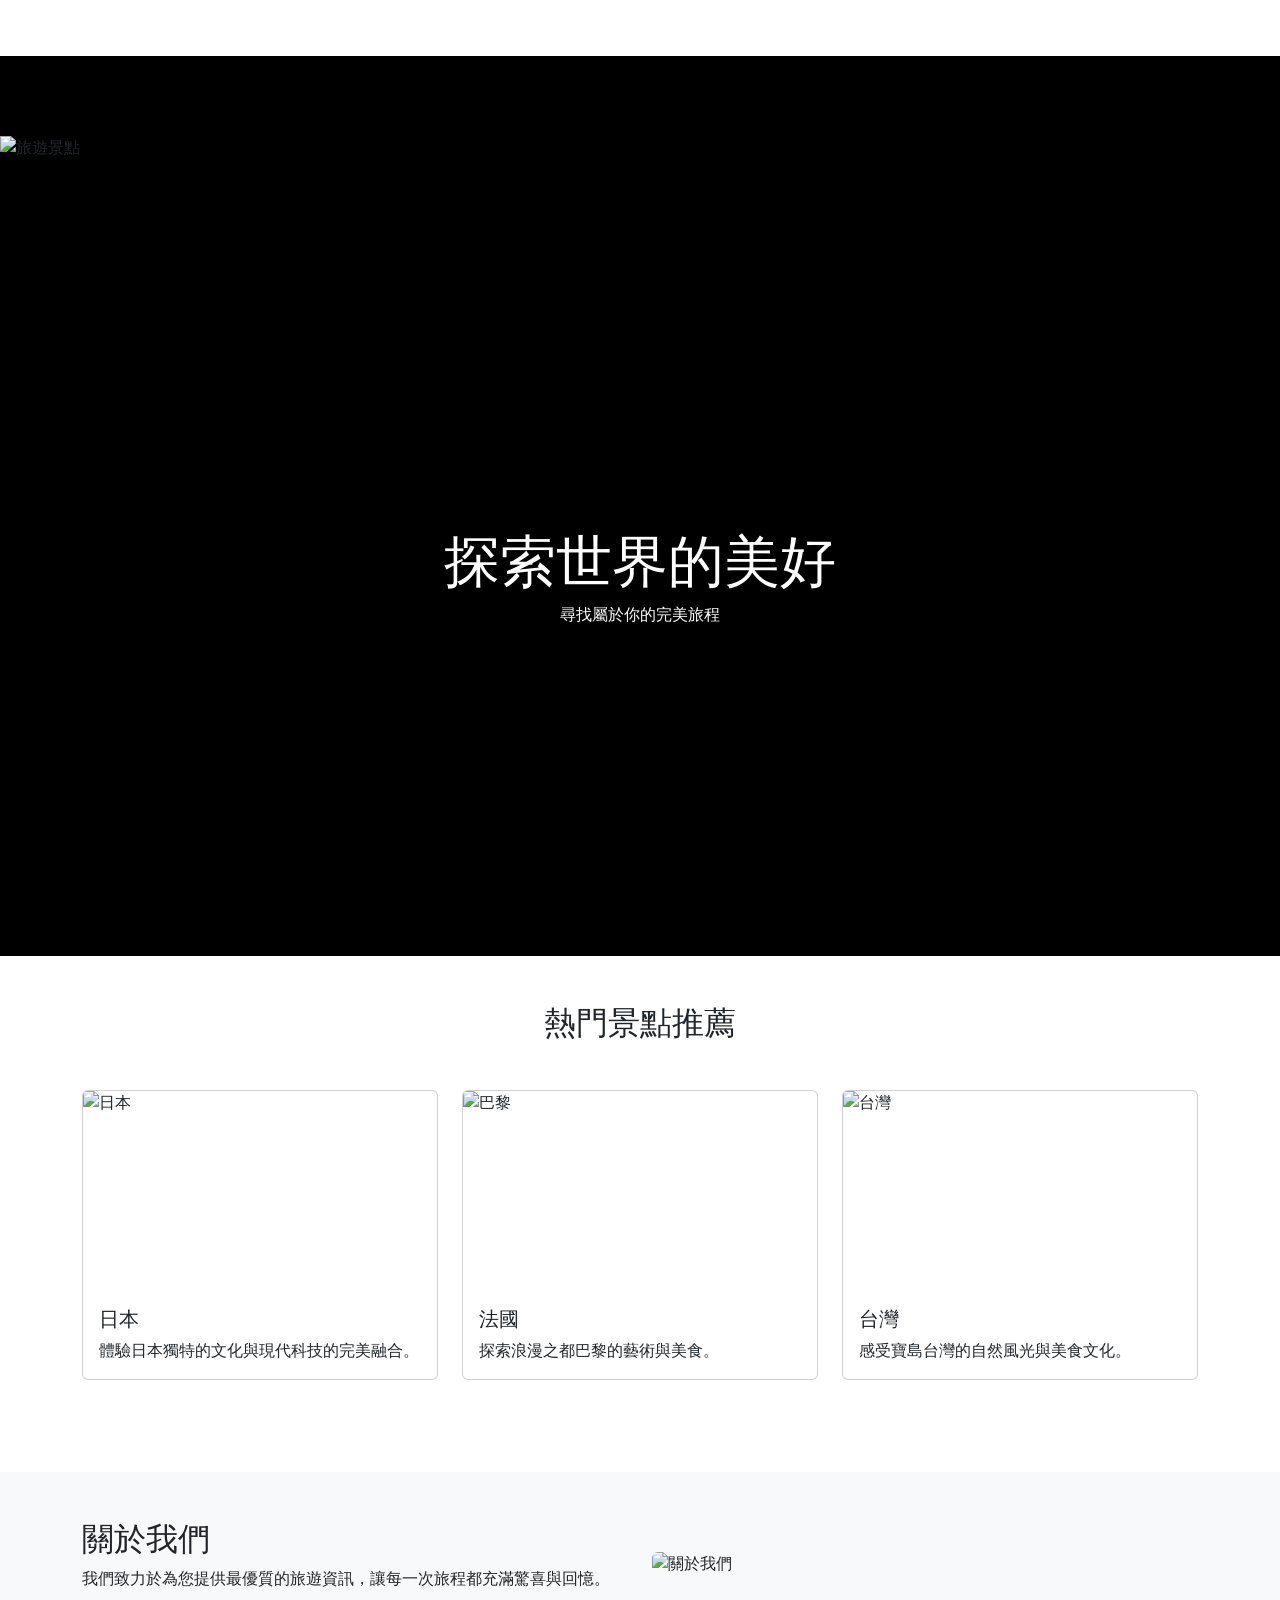
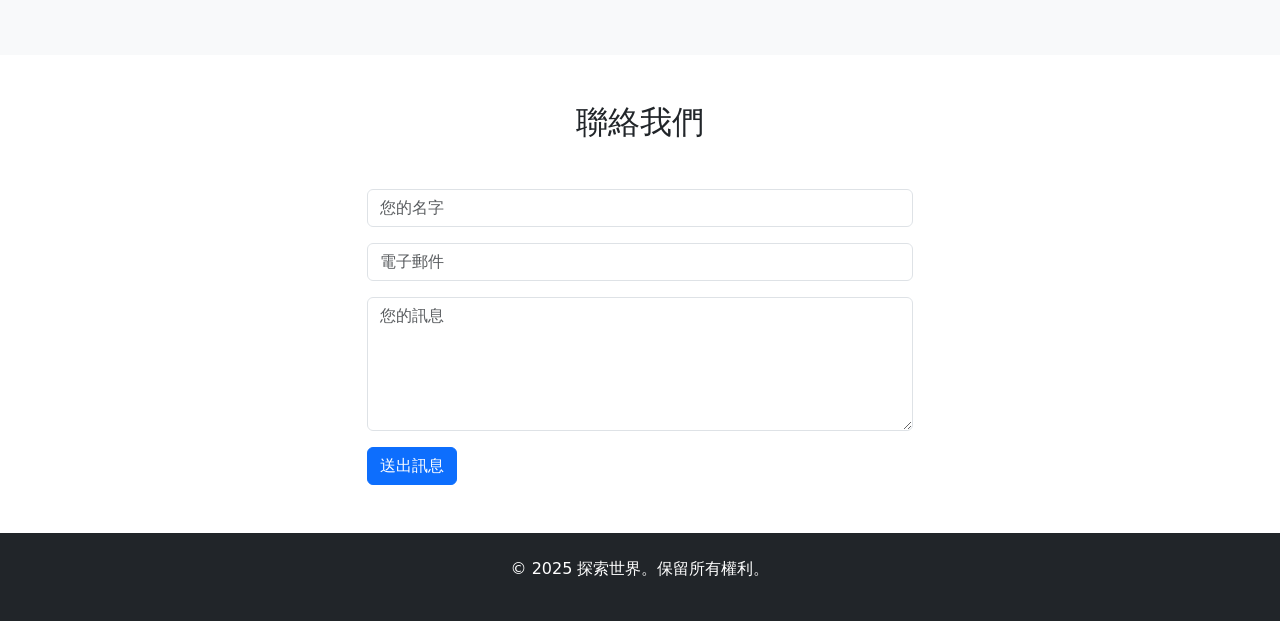
==== index.html @ 773f15ca "新增首頁、熱門景點、關於我們及聯絡資訊的 HTML 結構，並加入 CSS 樣式與 JavaScript 功能" ====
<!DOCTYPE html>
<html lang="zh-TW">
<head>
    <meta charset="UTF-8">
    <meta name="viewport" content="width=device-width, initial-scale=1.0">
    <title>探索世界 - 旅遊景點介紹</title>
    <!-- Bootstrap CSS -->
    <link href="https://cdn.jsdelivr.net/npm/bootstrap@5.3.0/dist/css/bootstrap.min.css" rel="stylesheet">
    <!-- AOS Animation -->
    <link href="https://unpkg.com/aos@2.3.1/dist/aos.css" rel="stylesheet">
    <!-- Custom CSS -->
    <link rel="stylesheet" href="css/style.css">
</head>
<body>
    <!-- 導航欄 -->
    <nav class="navbar navbar-expand-lg navbar-dark bg-dark fixed-top">
        <div class="container">
            <a class="navbar-brand" href="#">探索世界</a>
            <button class="navbar-toggler" type="button" data-bs-toggle="collapse" data-bs-target="#navbarNav">
                <span class="navbar-toggler-icon"></span>
            </button>
            <div class="collapse navbar-collapse" id="navbarNav">
                <ul class="navbar-nav ms-auto">
                    <li class="nav-item">
                        <a class="nav-link" href="#home">首頁</a>
                    </li>
                    <li class="nav-item">
                        <a class="nav-link" href="#destinations">熱門景點</a>
                    </li>
                    <li class="nav-item">
                        <a class="nav-link" href="#about">關於我們</a>
                    </li>
                    <li class="nav-item">
                        <a class="nav-link" href="#contact">聯絡資訊</a>
                    </li>
                </ul>
            </div>
        </div>
    </nav>

    <!-- 首頁輪播 -->
    <section id="home" class="hero-section">
        <div id="heroCarousel" class="carousel slide" data-bs-ride="carousel">
            <div class="carousel-inner">
                <div class="carousel-item active">
                    <img src="https://source.unsplash.com/1600x900/?travel,landscape" class="d-block w-100" alt="旅遊景點">
                    <div class="carousel-caption">
                        <h1>探索世界的美好</h1>
                        <p>尋找屬於你的完美旅程</p>
                    </div>
                </div>
                <!-- 更多輪播項目可以在這裡添加 -->
            </div>
        </div>
    </section>

    <!-- 熱門景點 -->
    <section id="destinations" class="py-5">
        <div class="container">
            <h2 class="text-center mb-5" data-aos="fade-up">熱門景點推薦</h2>
            <div class="row">
                <!-- 景點卡片 1 -->
                <div class="col-md-4 mb-4" data-aos="fade-up">
                    <div class="card">
                        <img src="https://source.unsplash.com/800x600/?japan" class="card-img-top" alt="日本">
                        <div class="card-body">
                            <h5 class="card-title">日本</h5>
                            <p class="card-text">體驗日本獨特的文化與現代科技的完美融合。</p>
                        </div>
                    </div>
                </div>
                <!-- 景點卡片 2 -->
                <div class="col-md-4 mb-4" data-aos="fade-up" data-aos-delay="100">
                    <div class="card">
                        <img src="https://source.unsplash.com/800x600/?paris" class="card-img-top" alt="巴黎">
                        <div class="card-body">
                            <h5 class="card-title">法國</h5>
                            <p class="card-text">探索浪漫之都巴黎的藝術與美食。</p>
                        </div>
                    </div>
                </div>
                <!-- 景點卡片 3 -->
                <div class="col-md-4 mb-4" data-aos="fade-up" data-aos-delay="200">
                    <div class="card">
                        <img src="https://source.unsplash.com/800x600/?taiwan" class="card-img-top" alt="台灣">
                        <div class="card-body">
                            <h5 class="card-title">台灣</h5>
                            <p class="card-text">感受寶島台灣的自然風光與美食文化。</p>
                        </div>
                    </div>
                </div>
            </div>
        </div>
    </section>

    <!-- 關於我們 -->
    <section id="about" class="py-5 bg-light">
        <div class="container">
            <div class="row align-items-center">
                <div class="col-md-6" data-aos="fade-right">
                    <h2>關於我們</h2>
                    <p>我們致力於為您提供最優質的旅遊資訊，讓每一次旅程都充滿驚喜與回憶。</p>
                </div>
                <div class="col-md-6" data-aos="fade-left">
                    <img src="https://source.unsplash.com/800x600/?travel" class="img-fluid rounded" alt="關於我們">
                </div>
            </div>
        </div>
    </section>

    <!-- 聯絡資訊 -->
    <section id="contact" class="py-5">
        <div class="container">
            <h2 class="text-center mb-5" data-aos="fade-up">聯絡我們</h2>
            <div class="row justify-content-center">
                <div class="col-md-6" data-aos="fade-up">
                    <form>
                        <div class="mb-3">
                            <input type="text" class="form-control" placeholder="您的名字">
                        </div>
                        <div class="mb-3">
                            <input type="email" class="form-control" placeholder="電子郵件">
                        </div>
                        <div class="mb-3">
                            <textarea class="form-control" rows="5" placeholder="您的訊息"></textarea>
                        </div>
                        <button type="submit" class="btn btn-primary">送出訊息</button>
                    </form>
                </div>
            </div>
        </div>
    </section>

    <!-- 頁尾 -->
    <footer class="bg-dark text-white py-4">
        <div class="container text-center">
            <p>&copy; 2025 探索世界。保留所有權利。</p>
        </div>
    </footer>

    <!-- Bootstrap JS -->
    <script src="https://cdn.jsdelivr.net/npm/bootstrap@5.3.0/dist/js/bootstrap.bundle.min.js"></script>
    <!-- AOS Animation -->
    <script src="https://unpkg.com/aos@2.3.1/dist/aos.js"></script>
    <!-- Custom JS -->
    <script src="js/main.js"></script>
</body>
</html>
---- css/style.css ----
/* 全局樣式 */
body {
    padding-top: 56px;
}

/* 英雄區域樣式 */
.hero-section {
    position: relative;
    height: 100vh;
    min-height: 500px;
    background-color: #000;
}

.hero-section img {
    height: 100vh;
    min-height: 500px;
    object-fit: cover;
}

.carousel-caption {
    top: 50%;
    transform: translateY(-50%);
    bottom: auto;
}

.carousel-caption h1 {
    font-size: 3.5rem;
    text-shadow: 2px 2px 4px rgba(0,0,0,0.5);
}

/* 卡片樣式 */
.card {
    transition: transform 0.3s ease;
    margin-bottom: 20px;
}

.card:hover {
    transform: translateY(-10px);
}

.card-img-top {
    height: 200px;
    object-fit: cover;
}

/* 區段樣式 */
section {
    padding: 80px 0;
}

/* 表單樣式 */
.form-control {
    margin-bottom: 15px;
}

/* 動畫延遲 */
[data-aos] {
    transition-duration: 800ms;
}
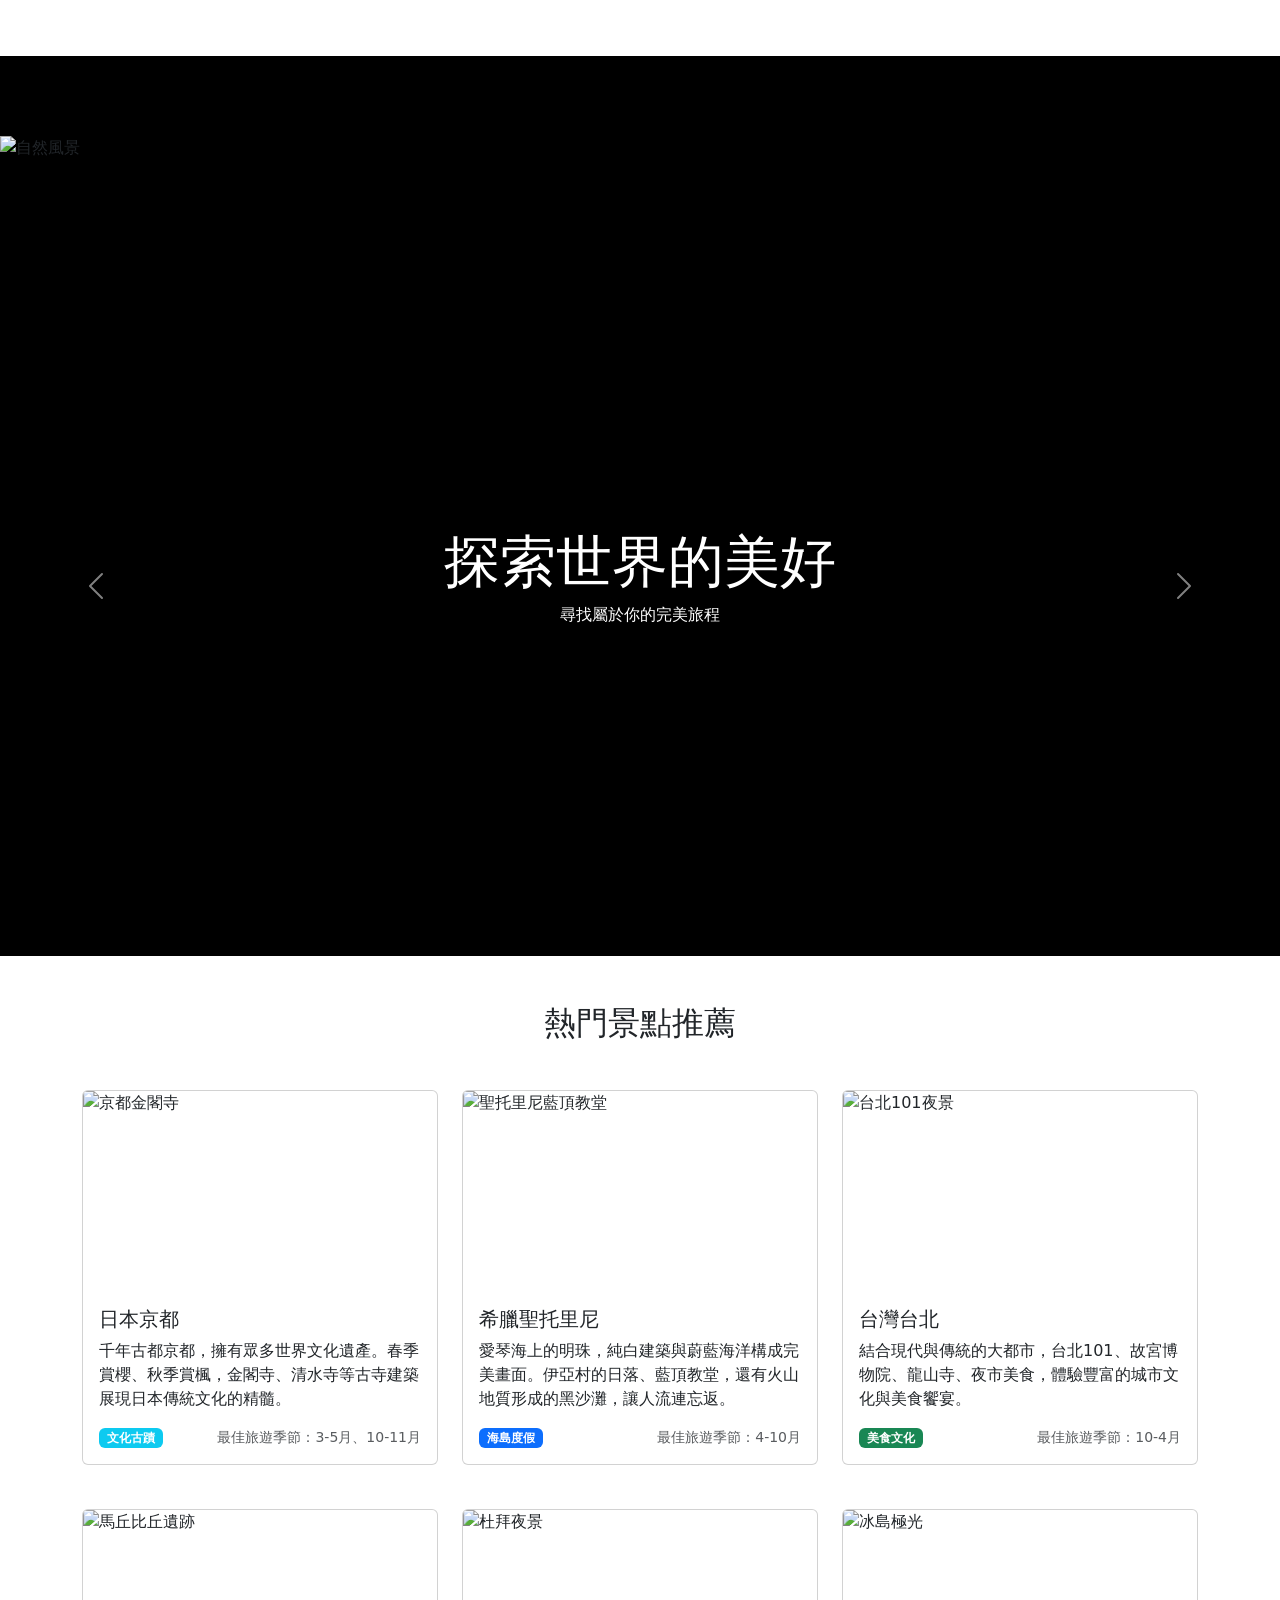
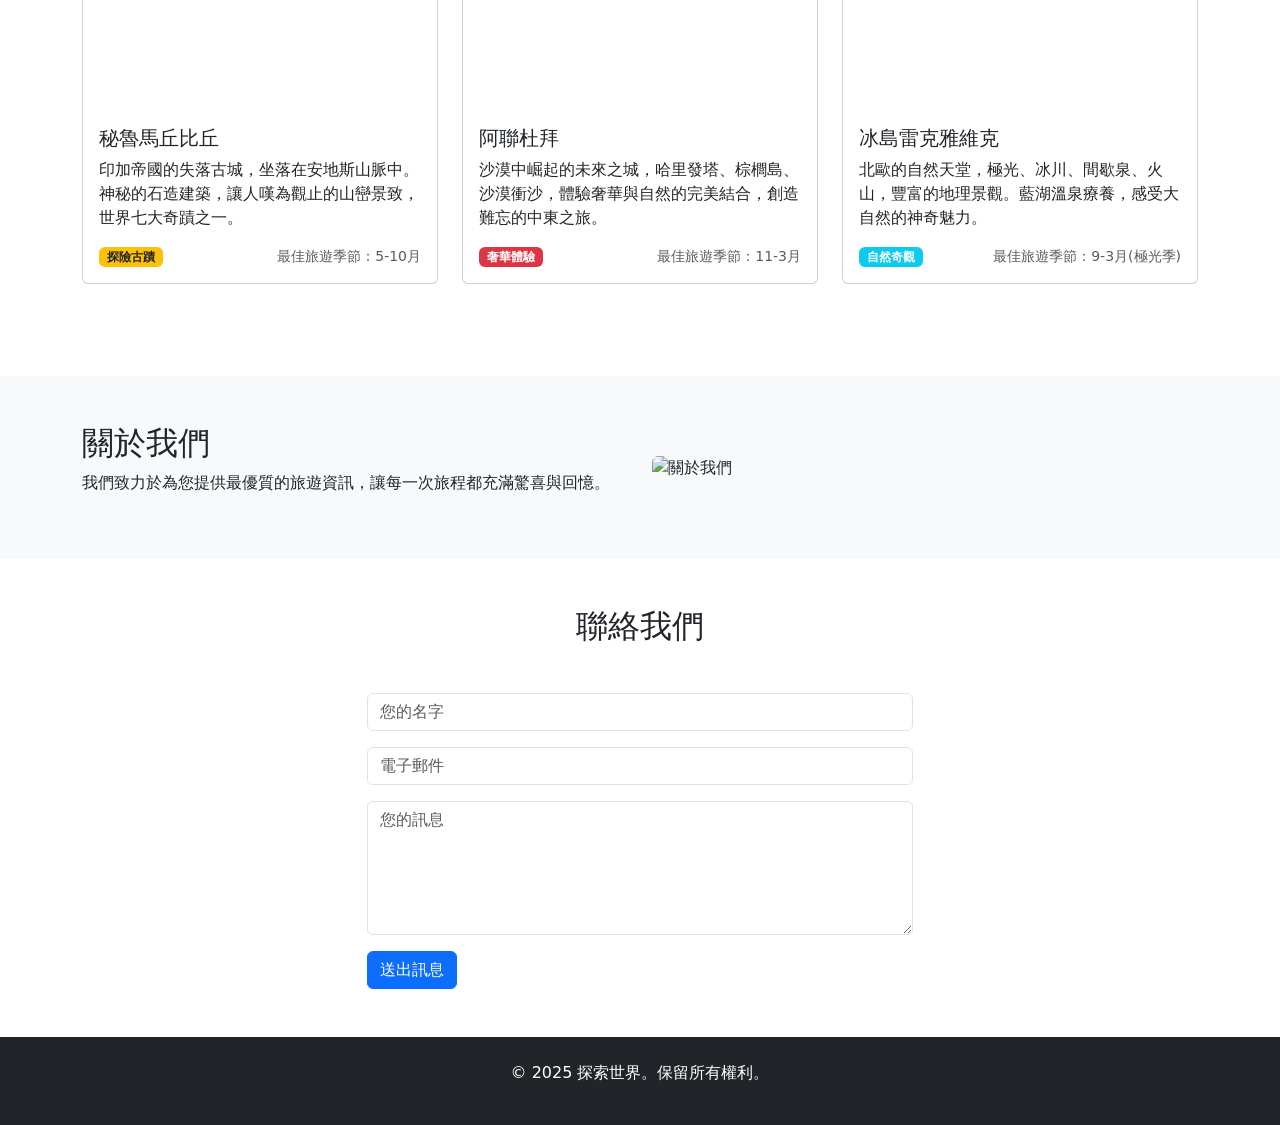
==== commit 380d742a: "更新首頁輪播及熱門景點卡片內容，新增圖片與描述，提升使用者體驗" ====
--- a/index.html
+++ b/index.html
@@ -43,14 +43,33 @@
         <div id="heroCarousel" class="carousel slide" data-bs-ride="carousel">
             <div class="carousel-inner">
                 <div class="carousel-item active">
-                    <img src="https://source.unsplash.com/1600x900/?travel,landscape" class="d-block w-100" alt="旅遊景點">
+                    <img src="https://images.unsplash.com/photo-1493246507139-91e8fad9978e?auto=format&fit=crop&w=2000" class="d-block w-100" alt="自然風景">
                     <div class="carousel-caption">
                         <h1>探索世界的美好</h1>
                         <p>尋找屬於你的完美旅程</p>
                     </div>
                 </div>
-                <!-- 更多輪播項目可以在這裡添加 -->
-            </div>
+                <div class="carousel-item">
+                    <img src="https://images.unsplash.com/photo-1528181304800-259b08848526?auto=format&fit=crop&w=2000" class="d-block w-100" alt="城市景觀">
+                    <div class="carousel-caption">
+                        <h1>探索城市之美</h1>
+                        <p>體驗不同文化的魅力</p>
+                    </div>
+                </div>
+                <div class="carousel-item">
+                    <img src="https://images.unsplash.com/photo-1502920917128-1aa500764cbd?auto=format&fit=crop&w=2000" class="d-block w-100" alt="海灘風光">
+                    <div class="carousel-caption">
+                        <h1>遇見海島天堂</h1>
+                        <p>享受最完美的度假時光</p>
+                    </div>
+                </div>
+            </div>
+            <button class="carousel-control-prev" type="button" data-bs-target="#heroCarousel" data-bs-slide="prev">
+                <span class="carousel-control-prev-icon"></span>
+            </button>
+            <button class="carousel-control-next" type="button" data-bs-target="#heroCarousel" data-bs-slide="next">
+                <span class="carousel-control-next-icon"></span>
+            </button>
         </div>
     </section>
 
@@ -62,30 +81,84 @@
                 <!-- 景點卡片 1 -->
                 <div class="col-md-4 mb-4" data-aos="fade-up">
                     <div class="card">
-                        <img src="https://source.unsplash.com/800x600/?japan" class="card-img-top" alt="日本">
-                        <div class="card-body">
-                            <h5 class="card-title">日本</h5>
-                            <p class="card-text">體驗日本獨特的文化與現代科技的完美融合。</p>
+                        <img src="https://images.unsplash.com/photo-1493976040374-85c8e12f0c0e?auto=format&fit=crop&w=800&h=600" class="card-img-top" alt="京都金閣寺">
+                        <div class="card-body">
+                            <h5 class="card-title">日本京都</h5>
+                            <p class="card-text">千年古都京都，擁有眾多世界文化遺產。春季賞櫻、秋季賞楓，金閣寺、清水寺等古寺建築展現日本傳統文化的精髓。</p>
+                            <div class="d-flex justify-content-between align-items-center">
+                                <span class="badge bg-info">文化古蹟</span>
+                                <small class="text-muted">最佳旅遊季節：3-5月、10-11月</small>
+                            </div>
                         </div>
                     </div>
                 </div>
                 <!-- 景點卡片 2 -->
                 <div class="col-md-4 mb-4" data-aos="fade-up" data-aos-delay="100">
                     <div class="card">
-                        <img src="https://source.unsplash.com/800x600/?paris" class="card-img-top" alt="巴黎">
-                        <div class="card-body">
-                            <h5 class="card-title">法國</h5>
-                            <p class="card-text">探索浪漫之都巴黎的藝術與美食。</p>
+                        <img src="https://images.unsplash.com/photo-1570077188670-e3a8d69ac5ff?auto=format&fit=crop&w=800&h=600" class="card-img-top" alt="聖托里尼藍頂教堂">
+                        <div class="card-body">
+                            <h5 class="card-title">希臘聖托里尼</h5>
+                            <p class="card-text">愛琴海上的明珠，純白建築與蔚藍海洋構成完美畫面。伊亞村的日落、藍頂教堂，還有火山地質形成的黑沙灘，讓人流連忘返。</p>
+                            <div class="d-flex justify-content-between align-items-center">
+                                <span class="badge bg-primary">海島度假</span>
+                                <small class="text-muted">最佳旅遊季節：4-10月</small>
+                            </div>
                         </div>
                     </div>
                 </div>
                 <!-- 景點卡片 3 -->
                 <div class="col-md-4 mb-4" data-aos="fade-up" data-aos-delay="200">
                     <div class="card">
-                        <img src="https://source.unsplash.com/800x600/?taiwan" class="card-img-top" alt="台灣">
-                        <div class="card-body">
-                            <h5 class="card-title">台灣</h5>
-                            <p class="card-text">感受寶島台灣的自然風光與美食文化。</p>
+                        <img src="https://images.unsplash.com/photo-1470004914212-05527e49370b?auto=format&fit=crop&w=800&h=600" class="card-img-top" alt="台北101夜景">
+                        <div class="card-body">
+                            <h5 class="card-title">台灣台北</h5>
+                            <p class="card-text">結合現代與傳統的大都市，台北101、故宮博物院、龍山寺、夜市美食，體驗豐富的城市文化與美食饗宴。</p>
+                            <div class="d-flex justify-content-between align-items-center">
+                                <span class="badge bg-success">美食文化</span>
+                                <small class="text-muted">最佳旅遊季節：10-4月</small>
+                            </div>
+                        </div>
+                    </div>
+                </div>
+                <!-- 景點卡片 4 -->
+                <div class="col-md-4 mb-4" data-aos="fade-up">
+                    <div class="card">
+                        <img src="https://images.unsplash.com/photo-1526392060635-9d6019884377?auto=format&fit=crop&w=800&h=600" class="card-img-top" alt="馬丘比丘遺跡">
+                        <div class="card-body">
+                            <h5 class="card-title">秘魯馬丘比丘</h5>
+                            <p class="card-text">印加帝國的失落古城，坐落在安地斯山脈中。神秘的石造建築，讓人嘆為觀止的山巒景致，世界七大奇蹟之一。</p>
+                            <div class="d-flex justify-content-between align-items-center">
+                                <span class="badge bg-warning text-dark">探險古蹟</span>
+                                <small class="text-muted">最佳旅遊季節：5-10月</small>
+                            </div>
+                        </div>
+                    </div>
+                </div>
+                <!-- 景點卡片 5 -->
+                <div class="col-md-4 mb-4" data-aos="fade-up" data-aos-delay="100">
+                    <div class="card">
+                        <img src="https://images.unsplash.com/photo-1512453979798-5ea266f8880c?auto=format&fit=crop&w=800&h=600" class="card-img-top" alt="杜拜夜景">
+                        <div class="card-body">
+                            <h5 class="card-title">阿聯杜拜</h5>
+                            <p class="card-text">沙漠中崛起的未來之城，哈里發塔、棕櫚島、沙漠衝沙，體驗奢華與自然的完美結合，創造難忘的中東之旅。</p>
+                            <div class="d-flex justify-content-between align-items-center">
+                                <span class="badge bg-danger">奢華體驗</span>
+                                <small class="text-muted">最佳旅遊季節：11-3月</small>
+                            </div>
+                        </div>
+                    </div>
+                </div>
+                <!-- 景點卡片 6 -->
+                <div class="col-md-4 mb-4" data-aos="fade-up" data-aos-delay="200">
+                    <div class="card">
+                        <img src="https://images.unsplash.com/photo-1520769945061-0a448c463865?auto=format&fit=crop&w=800&h=600" class="card-img-top" alt="冰島極光">
+                        <div class="card-body">
+                            <h5 class="card-title">冰島雷克雅維克</h5>
+                            <p class="card-text">北歐的自然天堂，極光、冰川、間歇泉、火山，豐富的地理景觀。藍湖溫泉療養，感受大自然的神奇魅力。</p>
+                            <div class="d-flex justify-content-between align-items-center">
+                                <span class="badge bg-info">自然奇觀</span>
+                                <small class="text-muted">最佳旅遊季節：9-3月(極光季)</small>
+                            </div>
                         </div>
                     </div>
                 </div>
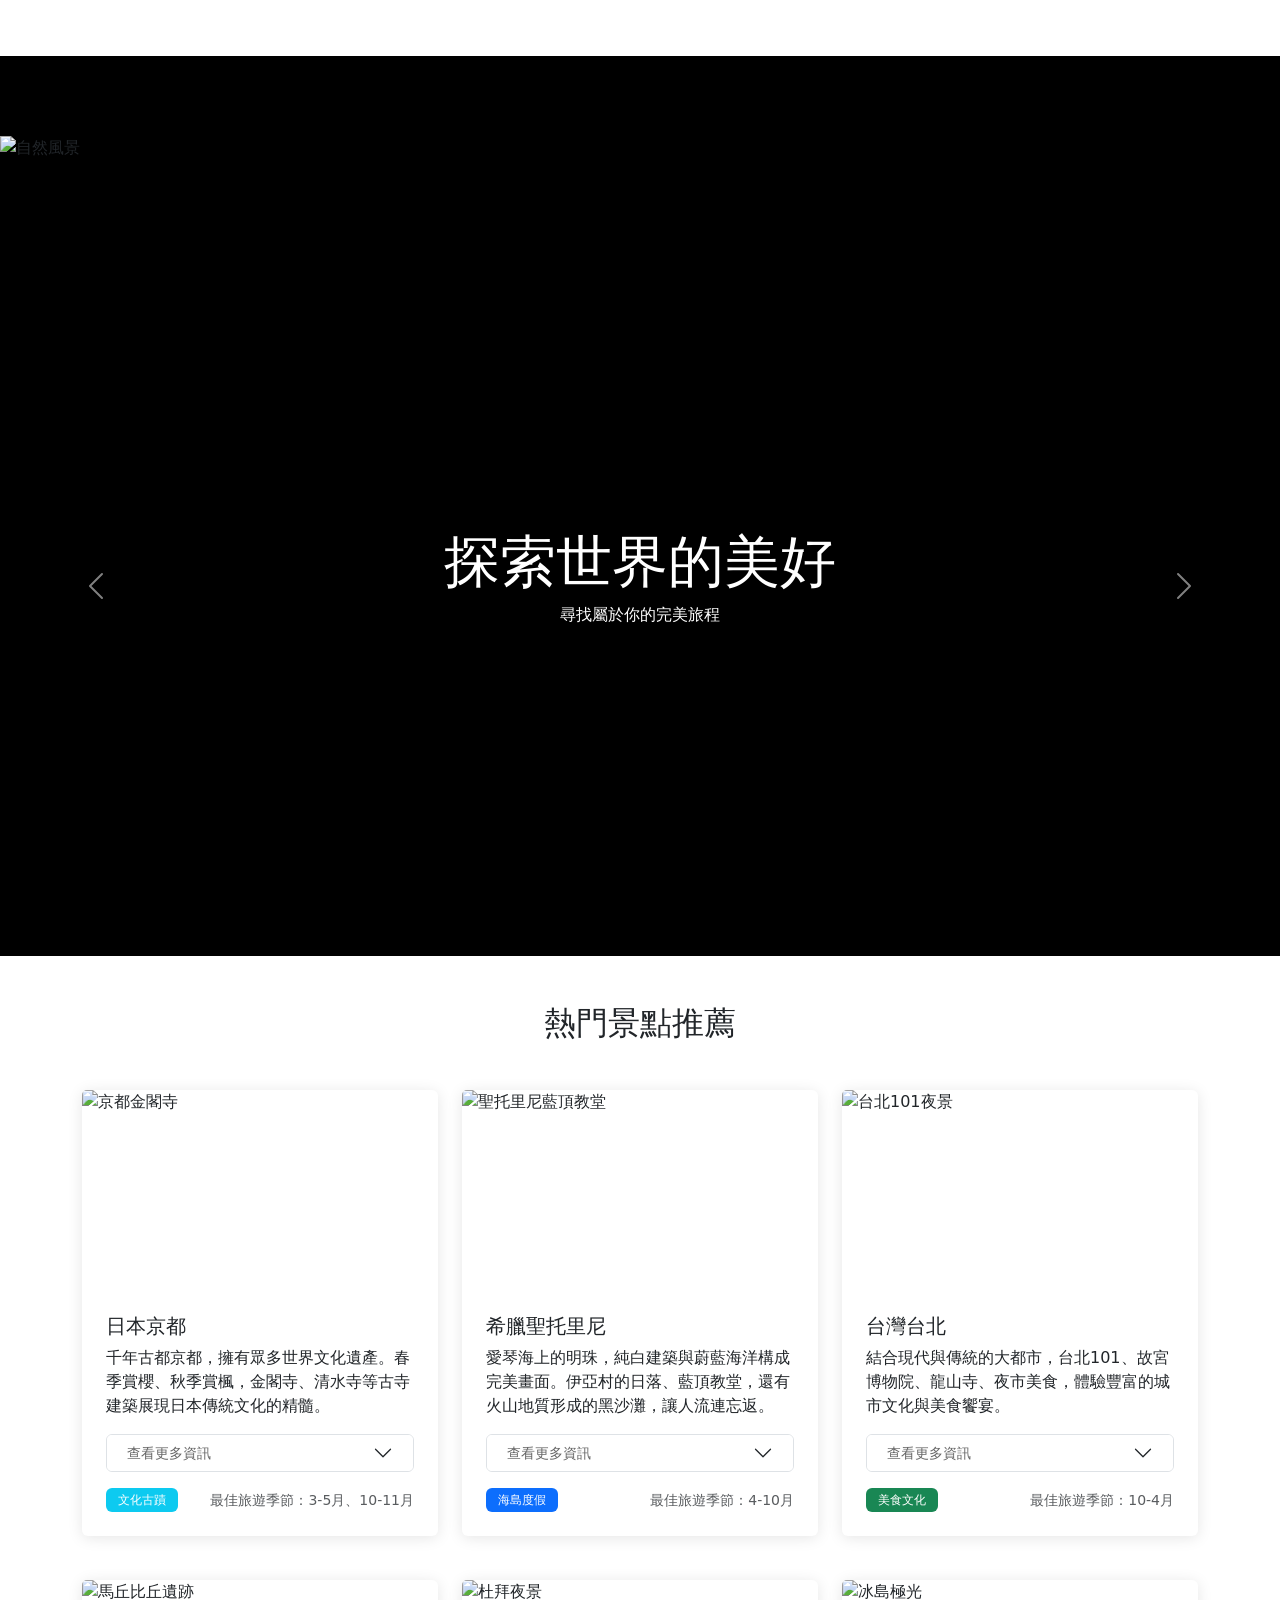
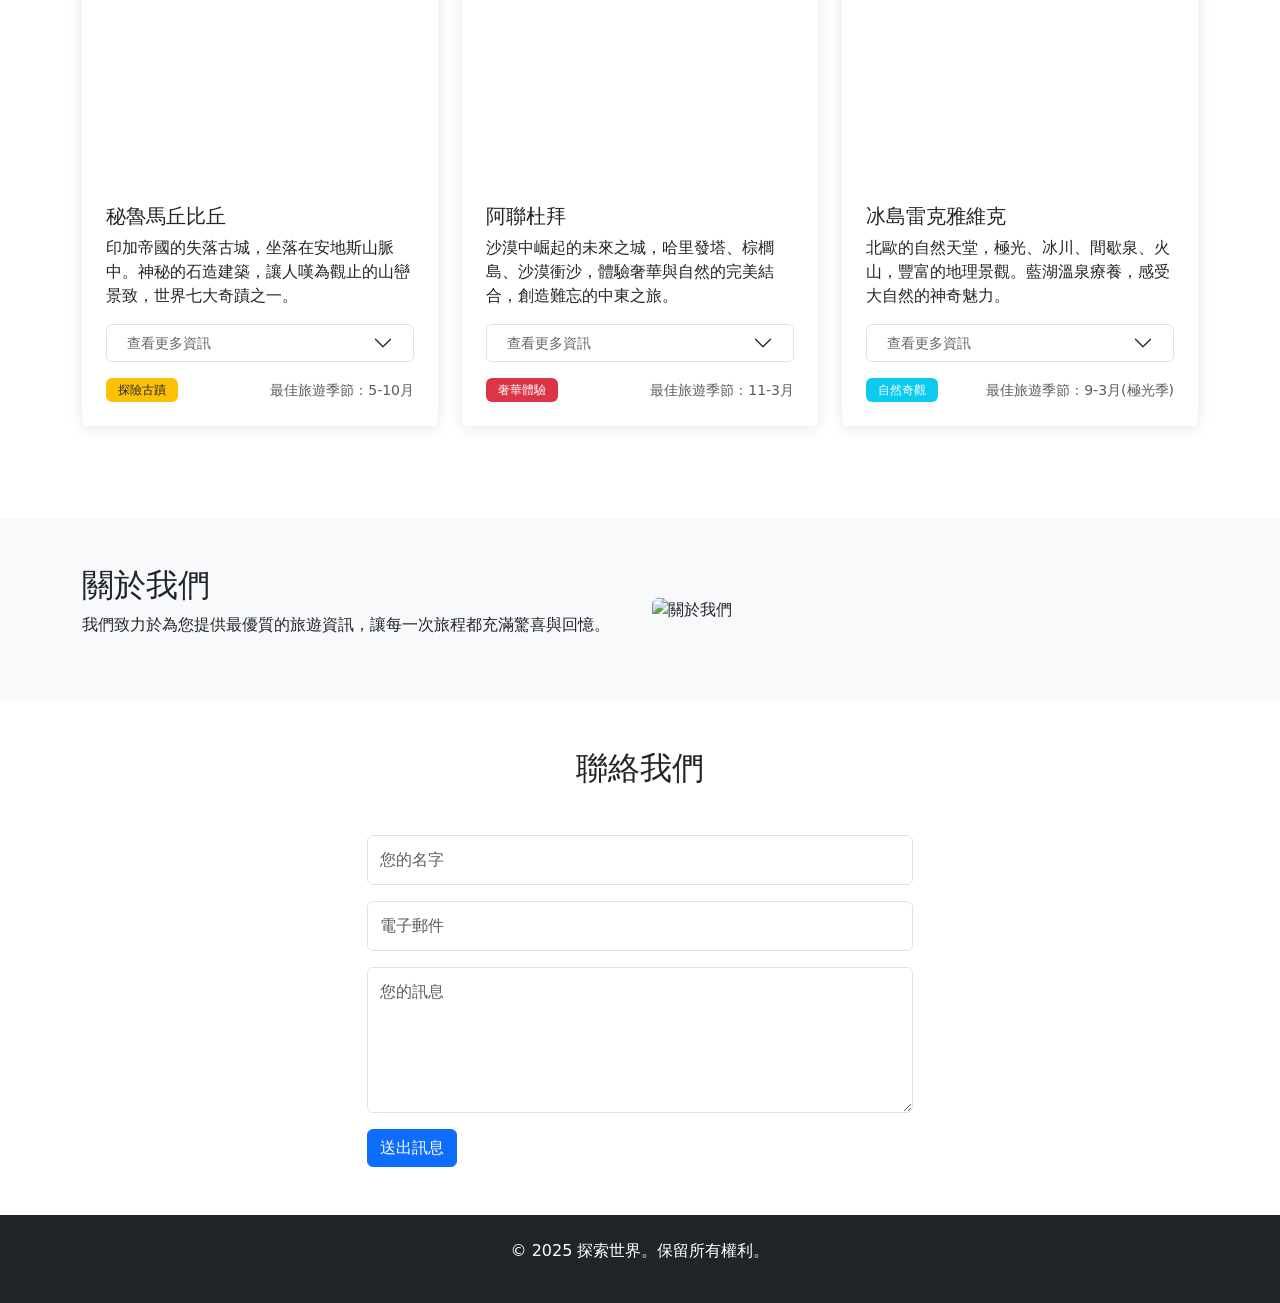
==== commit 00371040: "新增景點卡片內容，包含詳細資訊與建議，提升使用者體驗" ====
--- a/index.html
+++ b/index.html
@@ -78,84 +78,246 @@
         <div class="container">
             <h2 class="text-center mb-5" data-aos="fade-up">熱門景點推薦</h2>
             <div class="row">
-                <!-- 景點卡片 1 -->
+                <!-- 景點卡片 1 - 京都 -->
                 <div class="col-md-4 mb-4" data-aos="fade-up">
                     <div class="card">
                         <img src="https://images.unsplash.com/photo-1493976040374-85c8e12f0c0e?auto=format&fit=crop&w=800&h=600" class="card-img-top" alt="京都金閣寺">
                         <div class="card-body">
                             <h5 class="card-title">日本京都</h5>
                             <p class="card-text">千年古都京都，擁有眾多世界文化遺產。春季賞櫻、秋季賞楓，金閣寺、清水寺等古寺建築展現日本傳統文化的精髓。</p>
-                            <div class="d-flex justify-content-between align-items-center">
+                            <div class="accordion" id="kyotoDetails">
+                                <div class="accordion-item">
+                                    <h2 class="accordion-header">
+                                        <button class="accordion-button collapsed" type="button" data-bs-toggle="collapse" data-bs-target="#kyotoMore">
+                                            查看更多資訊
+                                        </button>
+                                    </h2>
+                                    <div id="kyotoMore" class="accordion-collapse collapse">
+                                        <div class="accordion-body">
+                                            <h6>必訪景點：</h6>
+                                            <ul>
+                                                <li>金閣寺 - 世界文化遺產，黃金燦爛的建築倒映在鏡湖上</li>
+                                                <li>清水寺 - 懸空的舞台，春櫻秋楓皆美不勝收</li>
+                                                <li>伏見稻荷大社 - 千本鳥居，日本最重要的稻荷神社</li>
+                                            </ul>
+                                            <h6>美食推薦：</h6>
+                                            <ul>
+                                                <li>京都抹茶甜點 - 茶道文化的精緻呈現</li>
+                                                <li>京都拉麵 - 獨特的濃厚湯頭</li>
+                                                <li>懷石料理 - 傳統的日本高級料理</li>
+                                            </ul>
+                                            <h6>交通建議：</h6>
+                                            <p>購買京都巴士一日券，方便遊覽各大景點。或租借自行車，體驗在小巷中穿梭的樂趣。</p>
+                                        </div>
+                                    </div>
+                                </div>
+                            </div>
+                            <div class="d-flex justify-content-between align-items-center mt-3">
                                 <span class="badge bg-info">文化古蹟</span>
                                 <small class="text-muted">最佳旅遊季節：3-5月、10-11月</small>
                             </div>
                         </div>
                     </div>
                 </div>
-                <!-- 景點卡片 2 -->
+                <!-- 景點卡片 2 - 聖托里尼 -->
                 <div class="col-md-4 mb-4" data-aos="fade-up" data-aos-delay="100">
                     <div class="card">
                         <img src="https://images.unsplash.com/photo-1570077188670-e3a8d69ac5ff?auto=format&fit=crop&w=800&h=600" class="card-img-top" alt="聖托里尼藍頂教堂">
                         <div class="card-body">
                             <h5 class="card-title">希臘聖托里尼</h5>
                             <p class="card-text">愛琴海上的明珠，純白建築與蔚藍海洋構成完美畫面。伊亞村的日落、藍頂教堂，還有火山地質形成的黑沙灘，讓人流連忘返。</p>
-                            <div class="d-flex justify-content-between align-items-center">
+                            <div class="accordion" id="santoriniDetails">
+                                <div class="accordion-item">
+                                    <h2 class="accordion-header">
+                                        <button class="accordion-button collapsed" type="button" data-bs-toggle="collapse" data-bs-target="#santoriniMore">
+                                            查看更多資訊
+                                        </button>
+                                    </h2>
+                                    <div id="santoriniMore" class="accordion-collapse collapse">
+                                        <div class="accordion-body">
+                                            <h6>必訪景點：</h6>
+                                            <ul>
+                                                <li>伊亞村 - 最美日落與白色建築群</li>
+                                                <li>紅沙灘 - 獨特的火山地質景觀</li>
+                                                <li>費拉小鎮 - 懸崖上的浪漫市集</li>
+                                            </ul>
+                                            <h6>特色體驗：</h6>
+                                            <ul>
+                                                <li>帆船遊覽 - 欣賞火山島嶼地形</li>
+                                                <li>葡萄酒莊園 - 品嚐當地特色葡萄酒</li>
+                                                <li>懸崖餐廳 - 享受浪漫晚餐</li>
+                                            </ul>
+                                            <h6>住宿建議：</h6>
+                                            <p>建議入住伊亞或費拉的懸崖酒店，欣賞無敵海景。提前3-6個月預訂最佳房型。</p>
+                                        </div>
+                                    </div>
+                                </div>
+                            </div>
+                            <div class="d-flex justify-content-between align-items-center mt-3">
                                 <span class="badge bg-primary">海島度假</span>
                                 <small class="text-muted">最佳旅遊季節：4-10月</small>
                             </div>
                         </div>
                     </div>
                 </div>
-                <!-- 景點卡片 3 -->
+                <!-- 景點卡片 3 - 台北 -->
                 <div class="col-md-4 mb-4" data-aos="fade-up" data-aos-delay="200">
                     <div class="card">
                         <img src="https://images.unsplash.com/photo-1470004914212-05527e49370b?auto=format&fit=crop&w=800&h=600" class="card-img-top" alt="台北101夜景">
                         <div class="card-body">
                             <h5 class="card-title">台灣台北</h5>
                             <p class="card-text">結合現代與傳統的大都市，台北101、故宮博物院、龍山寺、夜市美食，體驗豐富的城市文化與美食饗宴。</p>
-                            <div class="d-flex justify-content-between align-items-center">
+                            <div class="accordion" id="taipeiDetails">
+                                <div class="accordion-item">
+                                    <h2 class="accordion-header">
+                                        <button class="accordion-button collapsed" type="button" data-bs-toggle="collapse" data-bs-target="#taipeiMore">
+                                            查看更多資訊
+                                        </button>
+                                    </h2>
+                                    <div id="taipeiMore" class="accordion-collapse collapse">
+                                        <div class="accordion-body">
+                                            <h6>必訪景點：</h6>
+                                            <ul>
+                                                <li>台北101 - 登上觀景台，俯瞰台北市景</li>
+                                                <li>故宮博物院 - 欣賞中華文化瑰寶</li>
+                                                <li>九份老街 - 感受懷舊山城風情</li>
+                                            </ul>
+                                            <h6>夜市美食：</h6>
+                                            <ul>
+                                                <li>士林夜市 - 必吃大餅包小餅、士林大香腸</li>
+                                                <li>寧夜市 - 特色蚵仔煎、臭豆腐</li>
+                                                <li>饒河街夜市 - 知名胡椒餅、藥燉排骨</li>
+                                            </ul>
+                                            <h6>交通建議：</h6>
+                                            <p>搭乘捷運最方便，購買悠遊卡暢遊台北。往返機場可搭乘機場捷運。</p>
+                                        </div>
+                                    </div>
+                                </div>
+                            </div>
+                            <div class="d-flex justify-content-between align-items-center mt-3">
                                 <span class="badge bg-success">美食文化</span>
                                 <small class="text-muted">最佳旅遊季節：10-4月</small>
                             </div>
                         </div>
                     </div>
                 </div>
-                <!-- 景點卡片 4 -->
+                <!-- 景點卡片 4 - 馬丘比丘 -->
                 <div class="col-md-4 mb-4" data-aos="fade-up">
                     <div class="card">
                         <img src="https://images.unsplash.com/photo-1526392060635-9d6019884377?auto=format&fit=crop&w=800&h=600" class="card-img-top" alt="馬丘比丘遺跡">
                         <div class="card-body">
                             <h5 class="card-title">秘魯馬丘比丘</h5>
                             <p class="card-text">印加帝國的失落古城，坐落在安地斯山脈中。神秘的石造建築，讓人嘆為觀止的山巒景致，世界七大奇蹟之一。</p>
-                            <div class="d-flex justify-content-between align-items-center">
+                            <div class="accordion" id="machuPicchuDetails">
+                                <div class="accordion-item">
+                                    <h2 class="accordion-header">
+                                        <button class="accordion-button collapsed" type="button" data-bs-toggle="collapse" data-bs-target="#machuPicchuMore">
+                                            查看更多資訊
+                                        </button>
+                                    </h2>
+                                    <div id="machuPicchuMore" class="accordion-collapse collapse">
+                                        <div class="accordion-body">
+                                            <h6>參觀重點：</h6>
+                                            <ul>
+                                                <li>太陽門 - 觀賞日出最佳位置</li>
+                                                <li>印加橋 - 古老的工程技術展現</li>
+                                                <li>太陽神殿 - 印加帝國的建築傑作</li>
+                                            </ul>
+                                            <h6>實用建議：</h6>
+                                            <ul>
+                                                <li>提前2-3個月預訂入場券</li>
+                                                <li>建議住宿馬丘比丘山腳下的溫泉鎮</li>
+                                                <li>準備防曬及防雨裝備</li>
+                                            </ul>
+                                            <h6>交通資訊：</h6>
+                                            <p>從庫斯科搭乘火車到溫泉鎮，再轉乘接駁巴士上山。建議預留2-3天時間適應高原氣候。</p>
+                                        </div>
+                                    </div>
+                                </div>
+                            </div>
+                            <div class="d-flex justify-content-between align-items-center mt-3">
                                 <span class="badge bg-warning text-dark">探險古蹟</span>
                                 <small class="text-muted">最佳旅遊季節：5-10月</small>
                             </div>
                         </div>
                     </div>
                 </div>
-                <!-- 景點卡片 5 -->
+                <!-- 景點卡片 5 - 杜拜 -->
                 <div class="col-md-4 mb-4" data-aos="fade-up" data-aos-delay="100">
                     <div class="card">
                         <img src="https://images.unsplash.com/photo-1512453979798-5ea266f8880c?auto=format&fit=crop&w=800&h=600" class="card-img-top" alt="杜拜夜景">
                         <div class="card-body">
                             <h5 class="card-title">阿聯杜拜</h5>
                             <p class="card-text">沙漠中崛起的未來之城，哈里發塔、棕櫚島、沙漠衝沙，體驗奢華與自然的完美結合，創造難忘的中東之旅。</p>
-                            <div class="d-flex justify-content-between align-items-center">
+                            <div class="accordion" id="dubaiDetails">
+                                <div class="accordion-item">
+                                    <h2 class="accordion-header">
+                                        <button class="accordion-button collapsed" type="button" data-bs-toggle="collapse" data-bs-target="#dubaiMore">
+                                            查看更多資訊
+                                        </button>
+                                    </h2>
+                                    <div id="dubaiMore" class="accordion-collapse collapse">
+                                        <div class="accordion-body">
+                                            <h6>奢華體驗：</h6>
+                                            <ul>
+                                                <li>哈里發塔 - 世界最高建築，At The Top觀景台</li>
+                                                <li>帆船飯店 - 享受七星級奢華服務</li>
+                                                <li>黃金市集 - 體驗阿拉伯傳統市集</li>
+                                            </ul>
+                                            <h6>特色活動：</h6>
+                                            <ul>
+                                                <li>沙漠衝沙 - 刺激的沙漠探險之旅</li>
+                                                <li>杜拜購物節 - 全球最大購物慶典</li>
+                                                <li>杜拜噴泉表演 - 世界最大音樂噴泉</li>
+                                            </ul>
+                                            <h6>注意事項：</h6>
+                                            <p>注意當地穿著禮儀，室內建議攜帶薄外套，夏季溫度極高要注意防曬。</p>
+                                        </div>
+                                    </div>
+                                </div>
+                            </div>
+                            <div class="d-flex justify-content-between align-items-center mt-3">
                                 <span class="badge bg-danger">奢華體驗</span>
                                 <small class="text-muted">最佳旅遊季節：11-3月</small>
                             </div>
                         </div>
                     </div>
                 </div>
-                <!-- 景點卡片 6 -->
+                <!-- 景點卡片 6 - 冰島 -->
                 <div class="col-md-4 mb-4" data-aos="fade-up" data-aos-delay="200">
                     <div class="card">
                         <img src="https://images.unsplash.com/photo-1520769945061-0a448c463865?auto=format&fit=crop&w=800&h=600" class="card-img-top" alt="冰島極光">
                         <div class="card-body">
                             <h5 class="card-title">冰島雷克雅維克</h5>
                             <p class="card-text">北歐的自然天堂，極光、冰川、間歇泉、火山，豐富的地理景觀。藍湖溫泉療養，感受大自然的神奇魅力。</p>
-                            <div class="d-flex justify-content-between align-items-center">
+                            <div class="accordion" id="icelandDetails">
+                                <div class="accordion-item">
+                                    <h2 class="accordion-header">
+                                        <button class="accordion-button collapsed" type="button" data-bs-toggle="collapse" data-bs-target="#icelandMore">
+                                            查看更多資訊
+                                        </button>
+                                    </h2>
+                                    <div id="icelandMore" class="accordion-collapse collapse">
+                                        <div class="accordion-body">
+                                            <h6>自然奇觀：</h6>
+                                            <ul>
+                                                <li>極光 - 冬季夜空中的絢麗光影</li>
+                                                <li>傑古沙龍冰河湖 - 漂浮的藍色冰山</li>
+                                                <li>間歇泉 - 史托克間歇泉噴發奇景</li>
+                                            </ul>
+                                            <h6>特色體驗：</h6>
+                                            <ul>
+                                                <li>藍湖溫泉 - 世界級地熱溫泉SPA</li>
+                                                <li>冰川健行 - 專業嚮導帶領探險</li>
+                                                <li>環島自駕 - 探索冰島絕美風光</li>
+                                            </ul>
+                                            <h6>旅行建議：</h6>
+                                            <p>建議租車自駕，準備保暖防水衣物，預訂極光團要注意天氣狀況。</p>
+                                        </div>
+                                    </div>
+                                </div>
+                            </div>
+                            <div class="d-flex justify-content-between align-items-center mt-3">
                                 <span class="badge bg-info">自然奇觀</span>
                                 <small class="text-muted">最佳旅遊季節：9-3月(極光季)</small>
                             </div>
--- a/css/style.css
+++ b/css/style.css
@@ -21,6 +21,7 @@
     top: 50%;
     transform: translateY(-50%);
     bottom: auto;
+    text-shadow: 2px 2px 4px rgba(0,0,0,0.7);
 }
 
 .carousel-caption h1 {
@@ -30,17 +31,62 @@
 
 /* 卡片樣式 */
 .card {
-    transition: transform 0.3s ease;
+    transition: transform 0.3s ease, box-shadow 0.3s ease;
     margin-bottom: 20px;
+    border: none;
+    box-shadow: 0 2px 15px rgba(0,0,0,0.1);
 }
 
 .card:hover {
     transform: translateY(-10px);
+    box-shadow: 0 5px 20px rgba(0,0,0,0.15);
 }
 
 .card-img-top {
     height: 200px;
     object-fit: cover;
+}
+
+.card-body {
+    padding: 1.5rem;
+}
+
+/* 手風琴樣式 */
+.accordion-button {
+    padding: 0.5rem 1.25rem;
+    font-size: 0.9rem;
+    color: #666;
+}
+
+.accordion-button:not(.collapsed) {
+    color: #0d6efd;
+    background-color: rgba(13, 110, 253, 0.05);
+}
+
+.accordion-body {
+    padding: 1rem;
+    font-size: 0.9rem;
+}
+
+.accordion-body h6 {
+    color: #0d6efd;
+    margin-top: 1rem;
+    margin-bottom: 0.5rem;
+}
+
+.accordion-body ul {
+    padding-left: 1.2rem;
+    margin-bottom: 1rem;
+}
+
+.accordion-body li {
+    margin-bottom: 0.5rem;
+}
+
+/* 標籤樣式 */
+.badge {
+    padding: 0.5em 1em;
+    font-weight: 500;
 }
 
 /* 區段樣式 */
@@ -51,9 +97,21 @@
 /* 表單樣式 */
 .form-control {
     margin-bottom: 15px;
+    padding: 0.75rem;
 }
 
 /* 動畫延遲 */
 [data-aos] {
     transition-duration: 800ms;
+}
+
+/* 響應式調整 */
+@media (max-width: 768px) {
+    .carousel-caption h1 {
+        font-size: 2rem;
+    }
+    
+    .card-img-top {
+        height: 180px;
+    }
 }
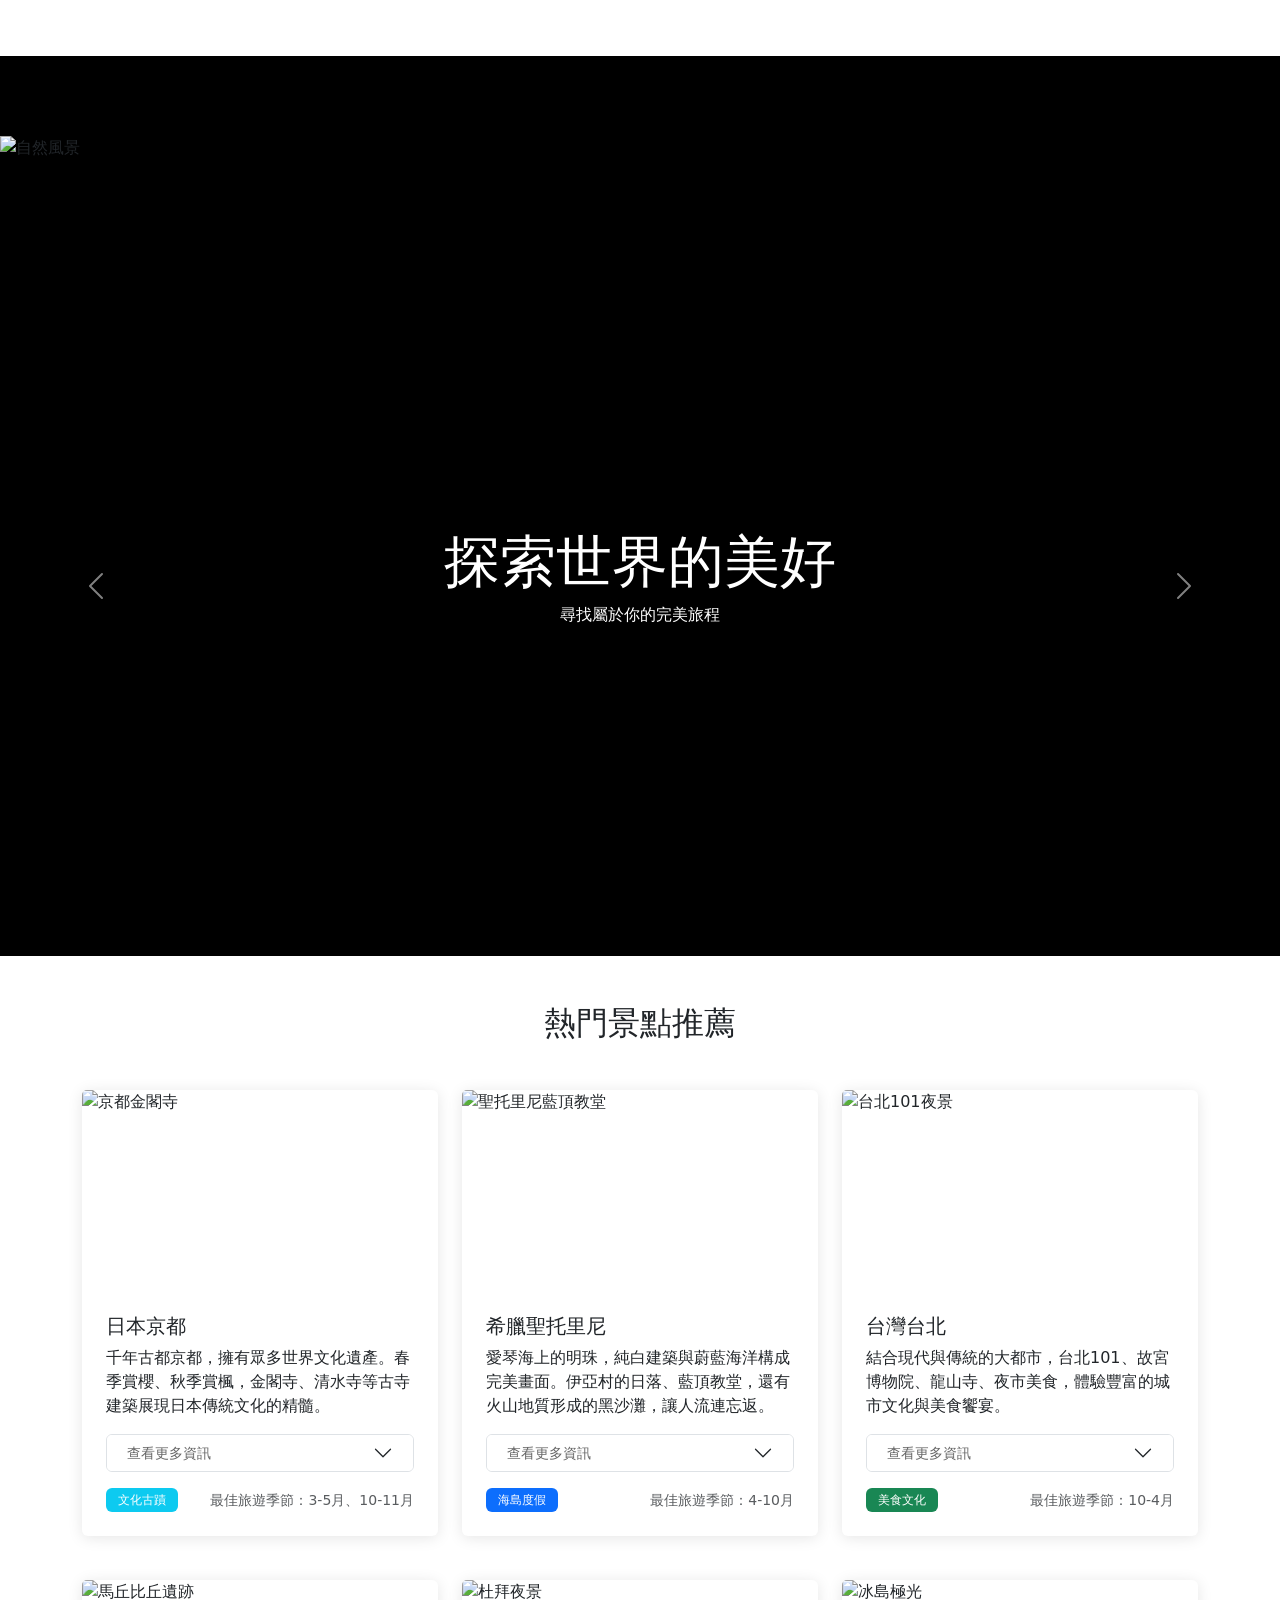
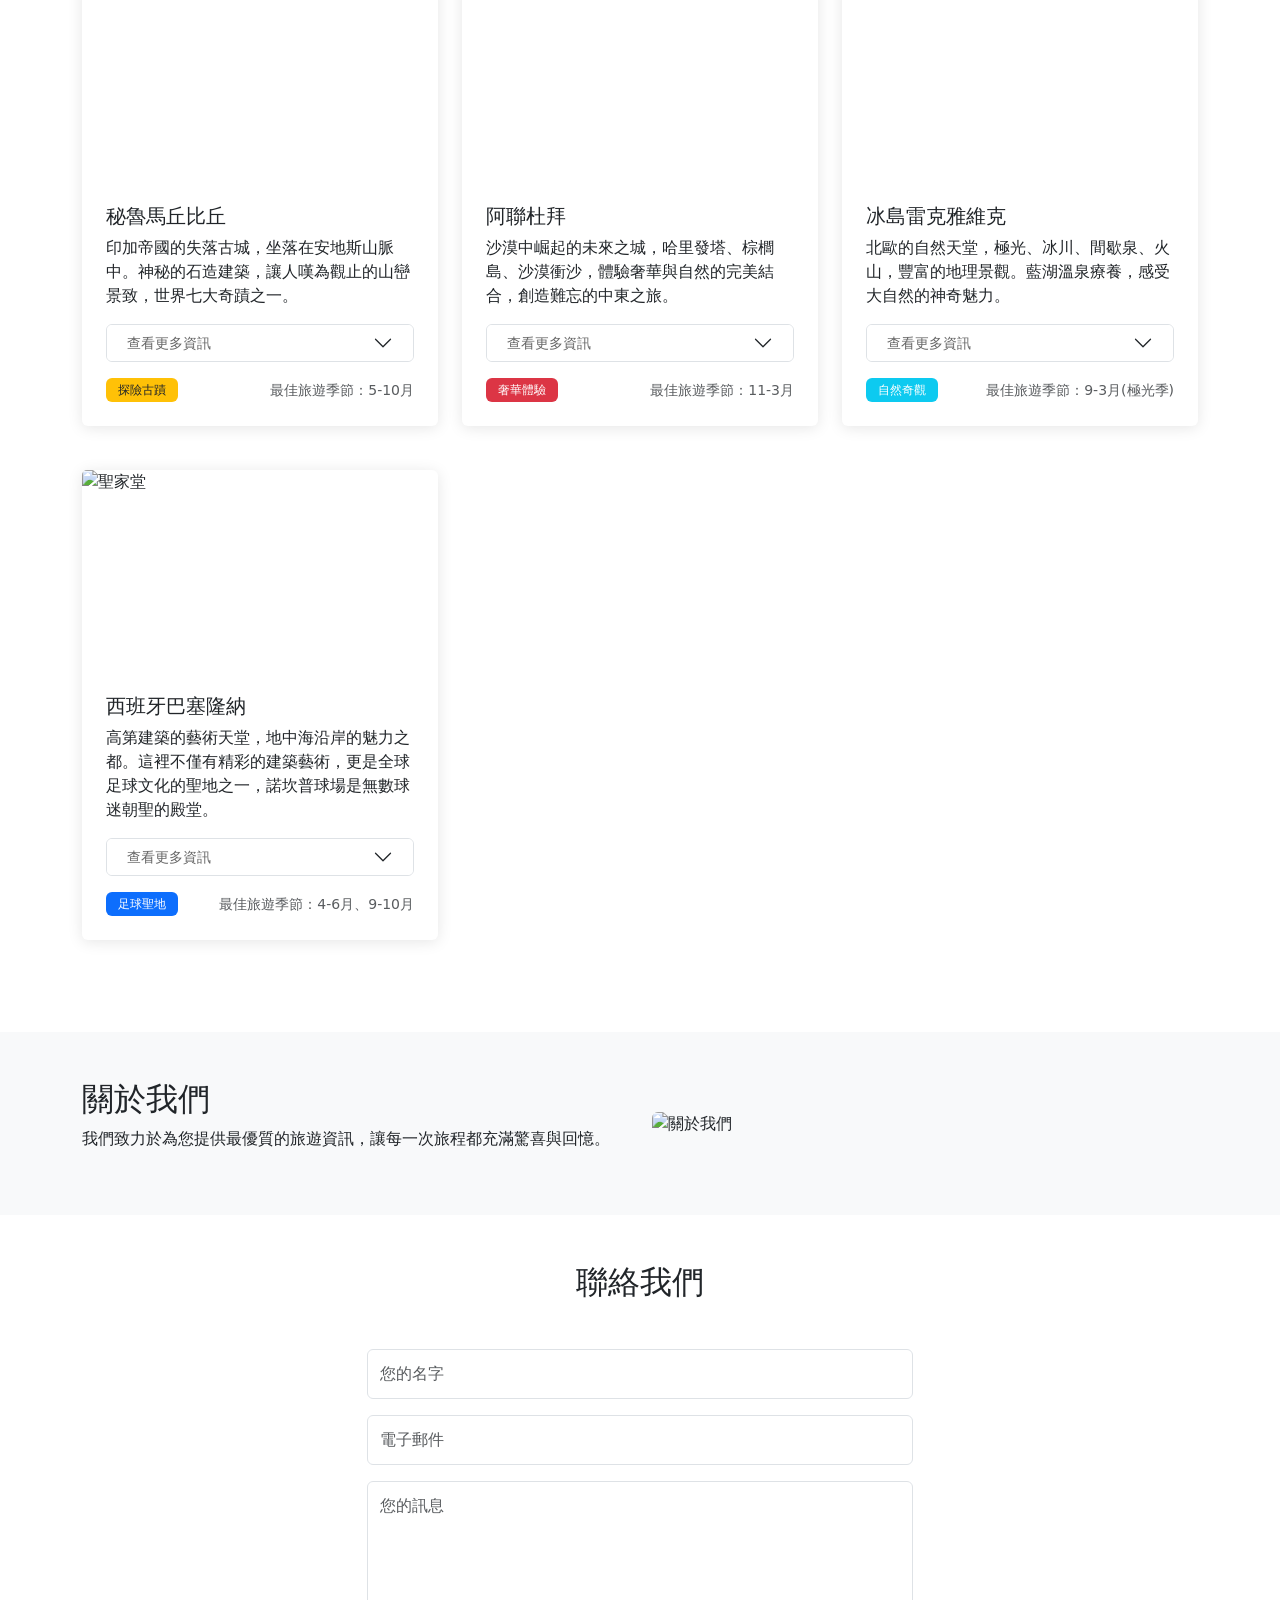
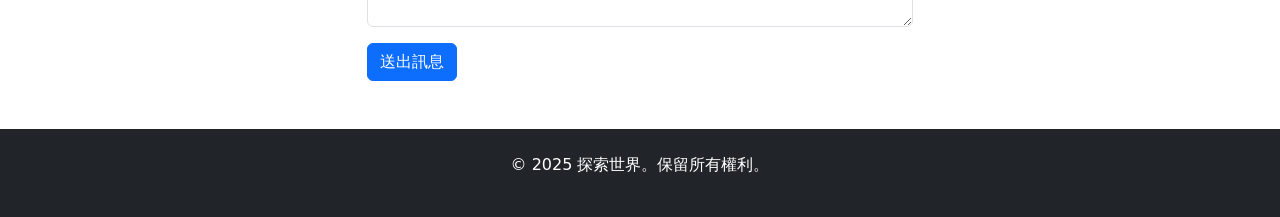
==== commit 50f1347f: "新增詳細資訊圖片網格樣式，並在各景點卡片中加入相關圖片，提升視覺效果與使用者體驗" ====
--- a/index.html
+++ b/index.html
@@ -94,6 +94,12 @@
                                     </h2>
                                     <div id="kyotoMore" class="accordion-collapse collapse">
                                         <div class="accordion-body">
+                                            <div class="detail-images">
+                                                <img src="https://images.unsplash.com/photo-1545569341-9eb8b30979d9?auto=format&fit=crop&w=800" alt="清水寺櫻花">
+                                                <img src="https://images.unsplash.com/photo-1504198322253-cfa87a0ff25f?auto=format&fit=crop&w=800" alt="伏見稻荷神社">
+                                                <img src="https://images.unsplash.com/photo-1528360983277-13d401cdc186?auto=format&fit=crop&w=800" alt="京都抹茶甜點">
+                                                <img src="https://images.unsplash.com/photo-1584365685547-9a5fb6f3a70c?auto=format&fit=crop&w=800" alt="京都和服體驗">
+                                            </div>
                                             <h6>必訪景點：</h6>
                                             <ul>
                                                 <li>金閣寺 - 世界文化遺產，黃金燦爛的建築倒映在鏡湖上</li>
@@ -135,6 +141,12 @@
                                     </h2>
                                     <div id="santoriniMore" class="accordion-collapse collapse">
                                         <div class="accordion-body">
+                                            <div class="detail-images">
+                                                <img src="https://images.unsplash.com/photo-1496318447583-f524534e9ce1?auto=format&fit=crop&w=800" alt="伊亞日落">
+                                                <img src="https://images.unsplash.com/photo-1515859005217-8a1f08870f59?auto=format&fit=crop&w=800" alt="紅沙灘">
+                                                <img src="https://images.unsplash.com/photo-1613395877344-13d4a8e0d49e?auto=format&fit=crop&w=800" alt="聖托里尼海景">
+                                                <img src="https://images.unsplash.com/photo-1601581875039-e899893d520c?auto=format&fit=crop&w=800" alt="費拉小鎮">
+                                            </div>
                                             <h6>必訪景點：</h6>
                                             <ul>
                                                 <li>伊亞村 - 最美日落與白色建築群</li>
@@ -176,6 +188,12 @@
                                     </h2>
                                     <div id="taipeiMore" class="accordion-collapse collapse">
                                         <div class="accordion-body">
+                                            <div class="detail-images">
+                                                <img src="https://images.unsplash.com/photo-1598935898639-81586f7d2129?auto=format&fit=crop&w=800" alt="台北夜市">
+                                                <img src="https://images.unsplash.com/photo-1622630973765-c0547564386d?auto=format&fit=crop&w=800" alt="九份老街">
+                                                <img src="https://images.unsplash.com/photo-1562823082-4d7c92ddb355?auto=format&fit=crop&w=800" alt="故宮博物院">
+                                                <img src="https://images.unsplash.com/photo-1598936444556-73f5231c3c51?auto=format&fit=crop&w=800" alt="饒河夜市美食">
+                                            </div>
                                             <h6>必訪景點：</h6>
                                             <ul>
                                                 <li>台北101 - 登上觀景台，俯瞰台北市景</li>
@@ -217,6 +235,12 @@
                                     </h2>
                                     <div id="machuPicchuMore" class="accordion-collapse collapse">
                                         <div class="accordion-body">
+                                            <div class="detail-images">
+                                                <img src="https://images.unsplash.com/photo-1587595431973-160d0d94add1?auto=format&fit=crop&w=800" alt="馬丘比丘日出">
+                                                <img src="https://images.unsplash.com/photo-1526392060635-9d6019884377?auto=format&fit=crop&w=800" alt="印加遺跡">
+                                                <img src="https://images.unsplash.com/photo-1553485670-63cabb7c5ca2?auto=format&fit=crop&w=800" alt="印加階梯">
+                                                <img src="https://images.unsplash.com/photo-1569479728345-37c1430cd361?auto=format&fit=crop&w=800" alt="山頂景觀">
+                                            </div>
                                             <h6>參觀重點：</h6>
                                             <ul>
                                                 <li>太陽門 - 觀賞日出最佳位置</li>
@@ -258,6 +282,12 @@
                                     </h2>
                                     <div id="dubaiMore" class="accordion-collapse collapse">
                                         <div class="accordion-body">
+                                            <div class="detail-images">
+                                                <img src="https://images.unsplash.com/photo-1582672759665-83b506158b2c?auto=format&fit=crop&w=800" alt="哈里發塔">
+                                                <img src="https://images.unsplash.com/photo-1620833127432-2a0039e3dab4?auto=format&fit=crop&w=800" alt="沙漠衝沙">
+                                                <img src="https://images.unsplash.com/photo-1512632578888-169bbbc64f33?auto=format&fit=crop&w=800" alt="帆船酒店">
+                                                <img src="https://images.unsplash.com/photo-1559339352-11d035aa65de?auto=format&fit=crop&w=800" alt="杜拜購物中心">
+                                            </div>
                                             <h6>奢華體驗：</h6>
                                             <ul>
                                                 <li>哈里發塔 - 世界最高建築，At The Top觀景台</li>
@@ -299,6 +329,12 @@
                                     </h2>
                                     <div id="icelandMore" class="accordion-collapse collapse">
                                         <div class="accordion-body">
+                                            <div class="detail-images">
+                                                <img src="https://images.unsplash.com/photo-1579033461380-adb47c3eb938?auto=format&fit=crop&w=800" alt="冰島極光">
+                                                <img src="https://images.unsplash.com/photo-1585938389612-a552a028d081?auto=format&fit=crop&w=800" alt="藍湖溫泉">
+                                                <img src="https://images.unsplash.com/photo-1531168556467-80aace0d0144?auto=format&fit=crop&w=800" alt="冰川健行">
+                                                <img src="https://images.unsplash.com/photo-1536237717226-c909af1c2136?auto=format&fit=crop&w=800" alt="間歇泉">
+                                            </div>
                                             <h6>自然奇觀：</h6>
                                             <ul>
                                                 <li>極光 - 冬季夜空中的絢麗光影</li>
@@ -320,6 +356,76 @@
                             <div class="d-flex justify-content-between align-items-center mt-3">
                                 <span class="badge bg-info">自然奇觀</span>
                                 <small class="text-muted">最佳旅遊季節：9-3月(極光季)</small>
+                            </div>
+                        </div>
+                    </div>
+                </div>
+                <!-- 景點卡片 7 - 巴塞隆納 -->
+                <div class="col-md-4 mb-4" data-aos="fade-up">
+                    <div class="card">
+                        <img src="https://images.unsplash.com/photo-1583422409516-2895a77efded?auto=format&fit=crop&w=800&h=600" class="card-img-top" alt="聖家堂">
+                        <div class="card-body">
+                            <h5 class="card-title">西班牙巴塞隆納</h5>
+                            <p class="card-text">高第建築的藝術天堂，地中海沿岸的魅力之都。這裡不僅有精彩的建築藝術，更是全球足球文化的聖地之一，諾坎普球場是無數球迷朝聖的殿堂。</p>
+                            <div class="accordion" id="barcelonaDetails">
+                                <div class="accordion-item">
+                                    <h2 class="accordion-header">
+                                        <button class="accordion-button collapsed" type="button" data-bs-toggle="collapse" data-bs-target="#barcelonaMore">
+                                            查看更多資訊
+                                        </button>
+                                    </h2>
+                                    <div id="barcelonaMore" class="accordion-collapse collapse">
+                                        <div class="accordion-body">
+                                            <div class="detail-images">
+                                                <img src="https://images.unsplash.com/photo-1526480450270-7c9e1605dc82?auto=format&fit=crop&w=800" alt="諾坎普球場">
+                                                <img src="https://images.unsplash.com/photo-1558102822-da570eb113ed?auto=format&fit=crop&w=800" alt="奎爾公園">
+                                                <img src="https://images.unsplash.com/photo-1551503766-ac63dfa6401c?auto=format&fit=crop&w=800" alt="藍布拉大道">
+                                                <img src="https://images.unsplash.com/photo-1569396327972-6231a5c01497?auto=format&fit=crop&w=800" alt="西班牙美食">
+                                            </div>
+                                            <h6>足球文化體驗：</h6>
+                                            <ul>
+                                                <li>諾坎普球場 - 全歐洲最大的足球場，可容納近10萬觀眾</li>
+                                                <li>巴薩體驗館 - 了解巴塞隆納足球俱樂部的輝煌歷史</li>
+                                                <li>球場導覽 - 參觀更衣室、新聞發布室和球員通道</li>
+                                                <li>比賽日體驗 - 感受現場觀賽的熱血氛圍</li>
+                                                <li>球迷商店 - 購買官方授權商品和紀念品</li>
+                                            </ul>
+                                            <h6>觀賽建議：</h6>
+                                            <ul>
+                                                <li>賽季期間：8月至5月</li>
+                                                <li>建議提前1-2個月在官網預訂比賽門票</li>
+                                                <li>大型比賽需更早預訂，如歐冠聯賽或國家德比</li>
+                                                <li>周邊Bar推薦：觀看比賽時感受當地球迷文化</li>
+                                            </ul>
+                                            <h6>建築景點：</h6>
+                                            <ul>
+                                                <li>聖家堂 - 高第的建築傑作，獨特的哥德式建築</li>
+                                                <li>奎爾公園 - 童話般的彩色馬賽克公園</li>
+                                                <li>巴特略之家 - 充滿現代主義風格的建築</li>
+                                            </ul>
+                                            <h6>美食推薦：</h6>
+                                            <ul>
+                                                <li>海鮮燉飯 - 正宗的西班牙傳統美食</li>
+                                                <li>塔帕斯 - 在觀賽前後享用的完美小食</li>
+                                                <li>博卡利亞市場 - 品嚐新鮮海鮮和當地特產</li>
+                                            </ul>
+                                            <h6>特色體驗：</h6>
+                                            <ul>
+                                                <li>藍布拉大道 - 充滿活力的步行街，街頭藝人表演</li>
+                                                <li>巴塞隆內塔海灘 - 享受地中海陽光與海灘</li>
+                                                <li>哥德區漫步 - 探索中世紀風情的老城區</li>
+                                            </ul>
+                                            <h6>交通建議：</h6>
+                                            <p>市區搭乘地鐵便利，購買T-10車票最划算。比賽日建議提前2-3小時到達球場，地鐵3號線可直達諾坎普。</p>
+                                            <h6>住宿推薦：</h6>
+                                            <p>比賽日期間建議住宿在萊斯科特斯區域，靠近諾坎普球場，方便觀賽。或選擇格拉西亞區，體驗在地生活氛圍。</p>
+                                        </div>
+                                    </div>
+                                </div>
+                            </div>
+                            <div class="d-flex justify-content-between align-items-center mt-3">
+                                <span class="badge bg-primary">足球聖地</span>
+                                <small class="text-muted">最佳旅遊季節：4-6月、9-10月</small>
                             </div>
                         </div>
                     </div>
--- a/css/style.css
+++ b/css/style.css
@@ -83,6 +83,26 @@
     margin-bottom: 0.5rem;
 }
 
+/* 詳細資訊圖片網格 */
+.detail-images {
+    display: grid;
+    grid-template-columns: repeat(2, 1fr);
+    gap: 10px;
+    margin: 1rem 0;
+}
+
+.detail-images img {
+    width: 100%;
+    height: 150px;
+    object-fit: cover;
+    border-radius: 8px;
+    transition: transform 0.3s ease;
+}
+
+.detail-images img:hover {
+    transform: scale(1.05);
+}
+
 /* 標籤樣式 */
 .badge {
     padding: 0.5em 1em;
@@ -114,4 +134,12 @@
     .card-img-top {
         height: 180px;
     }
+    
+    .detail-images {
+        grid-template-columns: 1fr;
+    }
+    
+    .detail-images img {
+        height: 200px;
+    }
 }
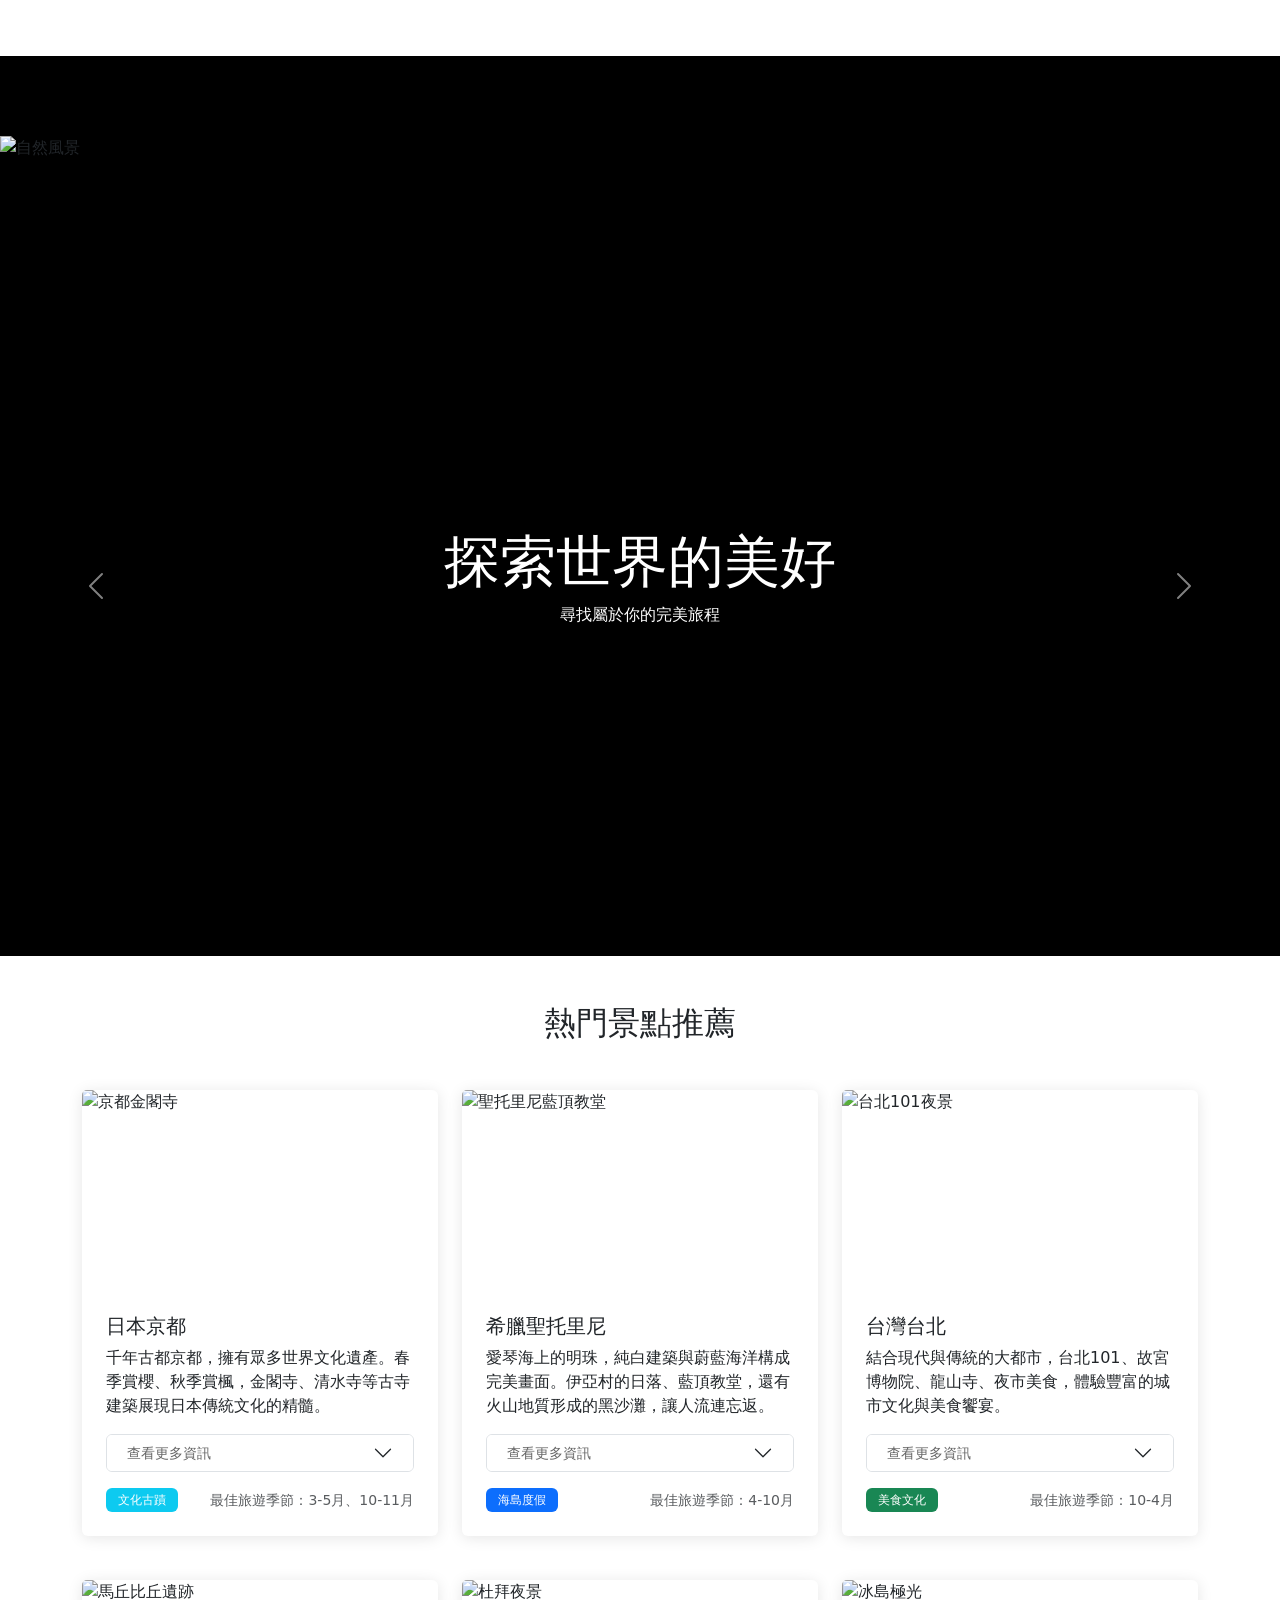
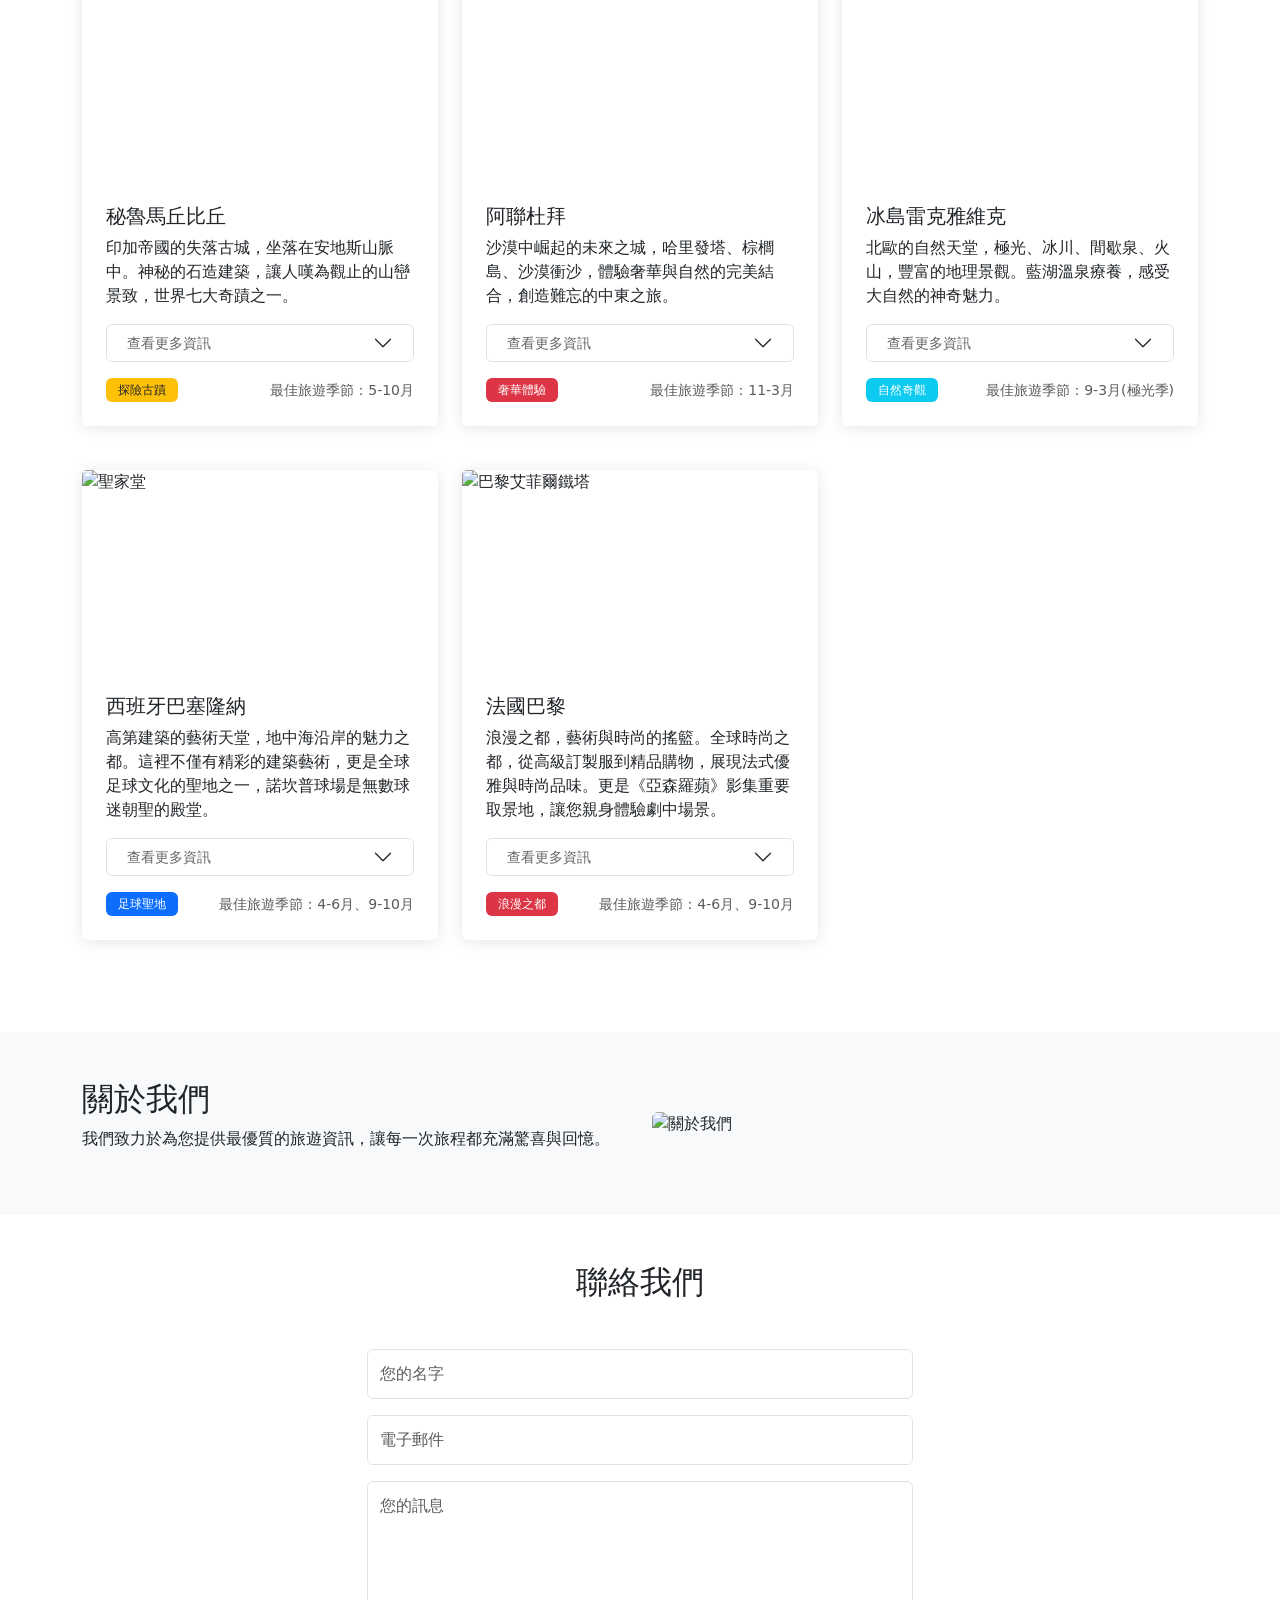
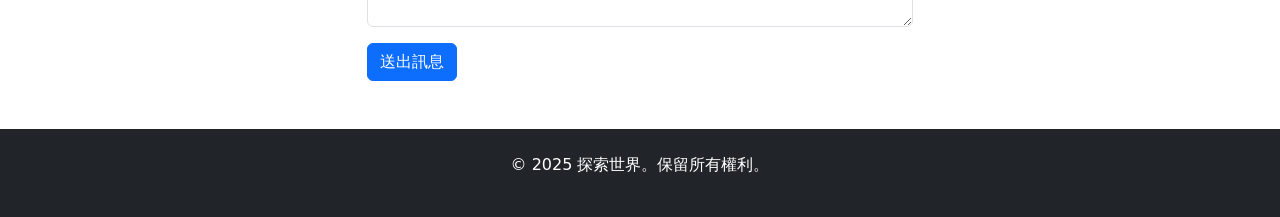
==== commit afa8371a: "調整手風琴樣式及詳細資訊圖片顯示，新增圖片與描述，提升使用者體驗" ====
--- a/index.html
+++ b/index.html
@@ -94,24 +94,35 @@
                                     </h2>
                                     <div id="kyotoMore" class="accordion-collapse collapse">
                                         <div class="accordion-body">
-                                            <div class="detail-images">
-                                                <img src="https://images.unsplash.com/photo-1545569341-9eb8b30979d9?auto=format&fit=crop&w=800" alt="清水寺櫻花">
-                                                <img src="https://images.unsplash.com/photo-1504198322253-cfa87a0ff25f?auto=format&fit=crop&w=800" alt="伏見稻荷神社">
+                                            <h6>必訪景點：</h6>
+                                            <div class="detail-image-container">
+                                                <img src="https://images.unsplash.com/photo-1493976040374-85c8e12f0c0e?auto=format&fit=crop&w=800" alt="金閣寺">
+                                                <div class="detail-image-caption">金閣寺 - 世界文化遺產，黃金燦爛的建築倒映在鏡湖上</div>
+                                            </div>
+                                            <div class="detail-image-container">
+                                                <img src="https://images.unsplash.com/photo-1545569341-9eb8b30979d9?auto=format&fit=crop&w=800" alt="清水寺">
+                                                <div class="detail-image-caption">清水寺 - 懸空的舞台，春櫻秋楓皆美不勝收</div>
+                                            </div>
+                                            <div class="detail-image-container">
+                                                <img src="https://images.unsplash.com/photo-1504198322253-cfa87a0ff25f?auto=format&fit=crop&w=800" alt="伏見稻荷大社">
+                                                <div class="detail-image-caption">伏見稻荷大社 - 千本鳥居，日本最重要的稻荷神社</div>
+                                            </div>
+                                            
+                                            <h6>美食推薦：</h6>
+                                            <div class="detail-image-container">
                                                 <img src="https://images.unsplash.com/photo-1528360983277-13d401cdc186?auto=format&fit=crop&w=800" alt="京都抹茶甜點">
-                                                <img src="https://images.unsplash.com/photo-1584365685547-9a5fb6f3a70c?auto=format&fit=crop&w=800" alt="京都和服體驗">
-                                            </div>
-                                            <h6>必訪景點：</h6>
-                                            <ul>
-                                                <li>金閣寺 - 世界文化遺產，黃金燦爛的建築倒映在鏡湖上</li>
-                                                <li>清水寺 - 懸空的舞台，春櫻秋楓皆美不勝收</li>
-                                                <li>伏見稻荷大社 - 千本鳥居，日本最重要的稻荷神社</li>
-                                            </ul>
-                                            <h6>美食推薦：</h6>
-                                            <ul>
-                                                <li>京都抹茶甜點 - 茶道文化的精緻呈現</li>
+                                                <div class="detail-image-caption">京都抹茶甜點 - 茶道文化的精緻呈現</div>
+                                            </div>
+                                            <ul>
                                                 <li>京都拉麵 - 獨特的濃厚湯頭</li>
                                                 <li>懷石料理 - 傳統的日本高級料理</li>
                                             </ul>
+                                            
+                                            <h6>特色體驗：</h6>
+                                            <div class="detail-image-container">
+                                                <img src="https://images.unsplash.com/photo-1584365685547-9a5fb6f3a70c?auto=format&fit=crop&w=800" alt="京都和服體驗">
+                                                <div class="detail-image-caption">和服體驗 - 漫步在古都街道</div>
+                                            </div>
                                             <h6>交通建議：</h6>
                                             <p>購買京都巴士一日券，方便遊覽各大景點。或租借自行車，體驗在小巷中穿梭的樂趣。</p>
                                         </div>
@@ -141,24 +152,30 @@
                                     </h2>
                                     <div id="santoriniMore" class="accordion-collapse collapse">
                                         <div class="accordion-body">
-                                            <div class="detail-images">
-                                                <img src="https://images.unsplash.com/photo-1496318447583-f524534e9ce1?auto=format&fit=crop&w=800" alt="伊亞日落">
+                                            <h6>必訪景點：</h6>
+                                            <div class="detail-image-container">
+                                                <img src="https://images.unsplash.com/photo-1496318447583-f524534e9ce1?auto=format&fit=crop&w=800" alt="伊亞村">
+                                                <div class="detail-image-caption">伊亞村 - 最美日落與白色建築群</div>
+                                            </div>
+                                            <div class="detail-image-container">
                                                 <img src="https://images.unsplash.com/photo-1515859005217-8a1f08870f59?auto=format&fit=crop&w=800" alt="紅沙灘">
+                                                <div class="detail-image-caption">紅沙灘 - 獨特的火山地質景觀</div>
+                                            </div>
+                                            <div class="detail-image-container">
                                                 <img src="https://images.unsplash.com/photo-1613395877344-13d4a8e0d49e?auto=format&fit=crop&w=800" alt="聖托里尼海景">
-                                                <img src="https://images.unsplash.com/photo-1601581875039-e899893d520c?auto=format&fit=crop&w=800" alt="費拉小鎮">
-                                            </div>
-                                            <h6>必訪景點：</h6>
-                                            <ul>
-                                                <li>伊亞村 - 最美日落與白色建築群</li>
-                                                <li>紅沙灘 - 獨特的火山地質景觀</li>
-                                                <li>費拉小鎮 - 懸崖上的浪漫市集</li>
-                                            </ul>
+                                                <div class="detail-image-caption">費拉小鎮 - 懸崖上的浪漫市集</div>
+                                            </div>
+                                            
                                             <h6>特色體驗：</h6>
-                                            <ul>
-                                                <li>帆船遊覽 - 欣賞火山島嶼地形</li>
+                                            <div class="detail-image-container">
+                                                <img src="https://images.unsplash.com/photo-1601581875039-e899893d520c?auto=format&fit=crop&w=800" alt="帆船遊覽">
+                                                <div class="detail-image-caption">帆船遊覽 - 欣賞火山島嶼地形</div>
+                                            </div>
+                                            <ul>
                                                 <li>葡萄酒莊園 - 品嚐當地特色葡萄酒</li>
                                                 <li>懸崖餐廳 - 享受浪漫晚餐</li>
                                             </ul>
+                                            
                                             <h6>住宿建議：</h6>
                                             <p>建議入住伊亞或費拉的懸崖酒店，欣賞無敵海景。提前3-6個月預訂最佳房型。</p>
                                         </div>
@@ -188,24 +205,35 @@
                                     </h2>
                                     <div id="taipeiMore" class="accordion-collapse collapse">
                                         <div class="accordion-body">
-                                            <div class="detail-images">
+                                            <h6>必訪景點：</h6>
+                                            <div class="detail-image-container">
                                                 <img src="https://images.unsplash.com/photo-1598935898639-81586f7d2129?auto=format&fit=crop&w=800" alt="台北夜市">
+                                                <div class="detail-image-caption">士林夜市 - 台北最大的觀光夜市</div>
+                                            </div>
+                                            <div class="detail-image-container">
                                                 <img src="https://images.unsplash.com/photo-1622630973765-c0547564386d?auto=format&fit=crop&w=800" alt="九份老街">
+                                                <div class="detail-image-caption">九份老街 - 懷舊山城風情</div>
+                                            </div>
+                                            
+                                            <h6>文化景點：</h6>
+                                            <div class="detail-image-container">
                                                 <img src="https://images.unsplash.com/photo-1562823082-4d7c92ddb355?auto=format&fit=crop&w=800" alt="故宮博物院">
-                                                <img src="https://images.unsplash.com/photo-1598936444556-73f5231c3c51?auto=format&fit=crop&w=800" alt="饒河夜市美食">
-                                            </div>
-                                            <h6>必訪景點：</h6>
-                                            <ul>
-                                                <li>台北101 - 登上觀景台，俯瞰台北市景</li>
-                                                <li>故宮博物院 - 欣賞中華文化瑰寶</li>
-                                                <li>九份老街 - 感受懷舊山城風情</li>
-                                            </ul>
+                                                <div class="detail-image-caption">故宮博物院 - 中華文化瑰寶</div>
+                                            </div>
+                                            
+                                            <h6>美食體驗：</h6>
+                                            <div class="detail-image-container">
+                                                <img src="https://images.unsplash.com/photo-1598936444556-73f5231c3c51?auto=format&fit=crop&w=800" alt="台北美食">
+                                                <div class="detail-image-caption">夜市小吃 - 在地美食文化</div>
+                                            </div>
+                                            
                                             <h6>夜市美食：</h6>
                                             <ul>
                                                 <li>士林夜市 - 必吃大餅包小餅、士林大香腸</li>
                                                 <li>寧夜市 - 特色蚵仔煎、臭豆腐</li>
                                                 <li>饒河街夜市 - 知名胡椒餅、藥燉排骨</li>
                                             </ul>
+                                            
                                             <h6>交通建議：</h6>
                                             <p>搭乘捷運最方便，購買悠遊卡暢遊台北。往返機場可搭乘機場捷運。</p>
                                         </div>
@@ -235,24 +263,33 @@
                                     </h2>
                                     <div id="machuPicchuMore" class="accordion-collapse collapse">
                                         <div class="accordion-body">
-                                            <div class="detail-images">
-                                                <img src="https://images.unsplash.com/photo-1587595431973-160d0d94add1?auto=format&fit=crop&w=800" alt="馬丘比丘日出">
+                                            <h6>參觀重點：</h6>
+                                            <div class="detail-image-container">
+                                                <img src="https://images.unsplash.com/photo-1587595431973-160d0d94add1?auto=format&fit=crop&w=800" alt="太陽門">
+                                                <div class="detail-image-caption">太陽門 - 觀賞日出最佳位置</div>
+                                            </div>
+                                            <div class="detail-image-container">
                                                 <img src="https://images.unsplash.com/photo-1526392060635-9d6019884377?auto=format&fit=crop&w=800" alt="印加遺跡">
+                                                <div class="detail-image-caption">印加遺跡 - 古文明的偉大建築</div>
+                                            </div>
+                                            
+                                            <h6>特色景觀：</h6>
+                                            <div class="detail-image-container">
                                                 <img src="https://images.unsplash.com/photo-1553485670-63cabb7c5ca2?auto=format&fit=crop&w=800" alt="印加階梯">
+                                                <div class="detail-image-caption">印加階梯 - 古老的梯田建築</div>
+                                            </div>
+                                            <div class="detail-image-container">
                                                 <img src="https://images.unsplash.com/photo-1569479728345-37c1430cd361?auto=format&fit=crop&w=800" alt="山頂景觀">
-                                            </div>
-                                            <h6>參觀重點：</h6>
-                                            <ul>
-                                                <li>太陽門 - 觀賞日出最佳位置</li>
-                                                <li>印加橋 - 古老的工程技術展現</li>
-                                                <li>太陽神殿 - 印加帝國的建築傑作</li>
-                                            </ul>
+                                                <div class="detail-image-caption">山頂全景 - 俯瞰整個遺跡群</div>
+                                            </div>
+                                            
                                             <h6>實用建議：</h6>
                                             <ul>
                                                 <li>提前2-3個月預訂入場券</li>
                                                 <li>建議住宿馬丘比丘山腳下的溫泉鎮</li>
                                                 <li>準備防曬及防雨裝備</li>
                                             </ul>
+                                            
                                             <h6>交通資訊：</h6>
                                             <p>從庫斯科搭乘火車到溫泉鎮，再轉乘接駁巴士上山。建議預留2-3天時間適應高原氣候。</p>
                                         </div>
@@ -282,24 +319,32 @@
                                     </h2>
                                     <div id="dubaiMore" class="accordion-collapse collapse">
                                         <div class="accordion-body">
-                                            <div class="detail-images">
+                                            <h6>奢華體驗：</h6>
+                                            <div class="detail-image-container">
                                                 <img src="https://images.unsplash.com/photo-1582672759665-83b506158b2c?auto=format&fit=crop&w=800" alt="哈里發塔">
+                                                <div class="detail-image-caption">哈里發塔 - 世界最高建築</div>
+                                            </div>
+                                            <div class="detail-image-container">
+                                                <img src="https://images.unsplash.com/photo-1512632578888-169bbbc64f33?auto=format&fit=crop&w=800" alt="帆船酒店">
+                                                <div class="detail-image-caption">帆船酒店 - 七星級奢華體驗</div>
+                                            </div>
+                                            
+                                            <h6>特色活動：</h6>
+                                            <div class="detail-image-container">
                                                 <img src="https://images.unsplash.com/photo-1620833127432-2a0039e3dab4?auto=format&fit=crop&w=800" alt="沙漠衝沙">
-                                                <img src="https://images.unsplash.com/photo-1512632578888-169bbbc64f33?auto=format&fit=crop&w=800" alt="帆船酒店">
+                                                <div class="detail-image-caption">沙漠衝沙 - 刺激的沙漠探險之旅</div>
+                                            </div>
+                                            <div class="detail-image-container">
                                                 <img src="https://images.unsplash.com/photo-1559339352-11d035aa65de?auto=format&fit=crop&w=800" alt="杜拜購物中心">
-                                            </div>
-                                            <h6>奢華體驗：</h6>
-                                            <ul>
-                                                <li>哈里發塔 - 世界最高建築，At The Top觀景台</li>
-                                                <li>帆船飯店 - 享受七星級奢華服務</li>
-                                                <li>黃金市集 - 體驗阿拉伯傳統市集</li>
-                                            </ul>
-                                            <h6>特色活動：</h6>
+                                                <div class="detail-image-caption">杜拜購物中心 - 世界級購物天堂</div>
+                                            </div>
+                                            
                                             <ul>
                                                 <li>沙漠衝沙 - 刺激的沙漠探險之旅</li>
                                                 <li>杜拜購物節 - 全球最大購物慶典</li>
                                                 <li>杜拜噴泉表演 - 世界最大音樂噴泉</li>
                                             </ul>
+                                            
                                             <h6>注意事項：</h6>
                                             <p>注意當地穿著禮儀，室內建議攜帶薄外套，夏季溫度極高要注意防曬。</p>
                                         </div>
@@ -329,26 +374,35 @@
                                     </h2>
                                     <div id="icelandMore" class="accordion-collapse collapse">
                                         <div class="accordion-body">
-                                            <div class="detail-images">
+                                            <h6>自然奇觀：</h6>
+                                            <div class="detail-image-container">
                                                 <img src="https://images.unsplash.com/photo-1579033461380-adb47c3eb938?auto=format&fit=crop&w=800" alt="冰島極光">
+                                                <div class="detail-image-caption">極光 - 冬季夜空中的絢麗光影</div>
+                                            </div>
+                                            <div class="detail-image-container">
+                                                <img src="https://images.unsplash.com/photo-1531168556467-80aace0d0144?auto=format&fit=crop&w=800" alt="冰川健行">
+                                                <div class="detail-image-caption">冰川健行 - 探索千年冰川奧秘</div>
+                                            </div>
+                                            
+                                            <h6>特色體驗：</h6>
+                                            <div class="detail-image-container">
                                                 <img src="https://images.unsplash.com/photo-1585938389612-a552a028d081?auto=format&fit=crop&w=800" alt="藍湖溫泉">
-                                                <img src="https://images.unsplash.com/photo-1531168556467-80aace0d0144?auto=format&fit=crop&w=800" alt="冰川健行">
+                                                <div class="detail-image-caption">藍湖溫泉 - 世界級地熱溫泉SPA</div>
+                                            </div>
+                                            <div class="detail-image-container">
                                                 <img src="https://images.unsplash.com/photo-1536237717226-c909af1c2136?auto=format&fit=crop&w=800" alt="間歇泉">
-                                            </div>
-                                            <h6>自然奇觀：</h6>
-                                            <ul>
-                                                <li>極光 - 冬季夜空中的絢麗光影</li>
-                                                <li>傑古沙龍冰河湖 - 漂浮的藍色冰山</li>
-                                                <li>間歇泉 - 史托克間歇泉噴發奇景</li>
-                                            </ul>
-                                            <h6>特色體驗：</h6>
-                                            <ul>
-                                                <li>藍湖溫泉 - 世界級地熱溫泉SPA</li>
+                                                <div class="detail-image-caption">史托克間歇泉 - 大自然的奇妙噴泉</div>
+                                            </div>
+                                            
+                                            <h6>特色活動：</h6>
+                                            <ul>
                                                 <li>冰川健行 - 專業嚮導帶領探險</li>
                                                 <li>環島自駕 - 探索冰島絕美風光</li>
-                                            </ul>
+                                                <li>賞鯨之旅 - 觀察海洋生態</li>
+                                            </ul>
+                                            
                                             <h6>旅行建議：</h6>
-                                            <p>建議租車自駕，準備保暖防水衣物，預訂極光團要注意天氣狀況。</p>
+                                            <p>建議租車自駕，準備保暖防水衣物，預訂極光團要注意天氣狀況。冬季道路結冰要特別小心。</p>
                                         </div>
                                     </div>
                                 </div>
@@ -425,6 +479,72 @@
                             </div>
                             <div class="d-flex justify-content-between align-items-center mt-3">
                                 <span class="badge bg-primary">足球聖地</span>
+                                <small class="text-muted">最佳旅遊季節：4-6月、9-10月</small>
+                            </div>
+                        </div>
+                    </div>
+                </div>
+                <!-- 景點卡片 - 法國巴黎 -->
+                <div class="col-md-4 mb-4" data-aos="fade-up">
+                    <div class="card">
+                        <img src="https://images.unsplash.com/photo-1502602898657-3e91760cbb34?auto=format&fit=crop&w=800&h=600" class="card-img-top" alt="巴黎艾菲爾鐵塔">
+                        <div class="card-body">
+                            <h5 class="card-title">法國巴黎</h5>
+                            <p class="card-text">浪漫之都，藝術與時尚的搖籃。全球時尚之都，從高級訂製服到精品購物，展現法式優雅與時尚品味。更是《亞森羅蘋》影集重要取景地，讓您親身體驗劇中場景。</p>
+                            <div class="accordion" id="parisDetails">
+                                <div class="accordion-item">
+                                    <h2 class="accordion-header">
+                                        <button class="accordion-button collapsed" type="button" data-bs-toggle="collapse" data-bs-target="#parisMore">
+                                            查看更多資訊
+                                        </button>
+                                    </h2>
+                                    <div id="parisMore" class="accordion-collapse collapse">
+                                        <div class="accordion-body">
+                                            <h6>時尚購物區：</h6>
+                                            <div class="detail-image-container">
+                                                <img src="https://images.unsplash.com/photo-1502602898657-3e91760cbb34?auto=format&fit=crop&w=800" alt="香榭麗舍大道">
+                                                <div class="detail-image-caption">香榭麗舍大道 - 世界最美大道，雲集國際精品品牌</div>
+                                            </div>
+                                            <div class="detail-image-container">
+                                                <img src="https://images.unsplash.com/photo-1578843441759-e7e9d76f6494?auto=format&fit=crop&w=800" alt="蒙田大道">
+                                                <div class="detail-image-caption">蒙田大道 - 高級時裝和珠寶品牌聚集地</div>
+                                            </div>
+                                            
+                                            <h6>時尚活動：</h6>
+                                            <div class="detail-image-container">
+                                                <img src="https://images.unsplash.com/photo-1494578379344-d6c710782a3d?auto=format&fit=crop&w=800" alt="巴黎時裝周">
+                                                <div class="detail-image-caption">巴黎時裝周 - 全球最重要的時尚盛會</div>
+                                            </div>
+                                            <div class="detail-image-container">
+                                                <img src="https://images.unsplash.com/photo-1596451190630-186aff535bf2?auto=format&fit=crop&w=800" alt="老佛爺百貨">
+                                                <div class="detail-image-caption">老佛爺百貨 - 巴黎最著名的奢侈品百貨公司</div>
+                                            </div>
+                                            
+                                            <h6>《亞森羅蘋》取景地：</h6>
+                                            <div class="detail-image-container">
+                                                <img src="https://images.unsplash.com/photo-1543249977-b247583d872b?auto=format&fit=crop&w=800" alt="羅浮宮">
+                                                <div class="detail-image-caption">羅浮宮 - 影集重要場景，世界最大的藝術博物館</div>
+                                            </div>
+                                            <div class="detail-image-container">
+                                                <img src="https://images.unsplash.com/photo-1597533849860-39b2560881fd?auto=format&fit=crop&w=800" alt="艾特勒塔">
+                                                <div class="detail-image-caption">艾特勒塔 - 諾曼第海岸線取景地</div>
+                                            </div>
+                                            
+                                            <h6>必訪景點：</h6>
+                                            <div class="detail-image-container">
+                                                <img src="https://images.unsplash.com/photo-1509439581779-6298f75bf6e5?auto=format&fit=crop&w=800" alt="凱旋門">
+                                                <div class="detail-image-caption">凱旋門 - 巴黎地標建築</div>
+                                            </div>
+                                            <div class="detail-image-container">
+                                                <img src="https://images.unsplash.com/photo-1478391679764-b2d8b3cd1e94?auto=format&fit=crop&w=800" alt="塞納河">
+                                                <div class="detail-image-caption">塞納河遊船 - 體驗浪漫巴黎</div>
+                                            </div>
+                                        </div>
+                                    </div>
+                                </div>
+                            </div>
+                            <div class="d-flex justify-content-between align-items-center mt-3">
+                                <span class="badge bg-danger">浪漫之都</span>
                                 <small class="text-muted">最佳旅遊季節：4-6月、9-10月</small>
                             </div>
                         </div>
--- a/css/style.css
+++ b/css/style.css
@@ -69,38 +69,59 @@
 }
 
 .accordion-body h6 {
+    margin-top: 2rem;
+    margin-bottom: 1rem;
     color: #0d6efd;
-    margin-top: 1rem;
-    margin-bottom: 0.5rem;
+    border-bottom: 2px solid #e9ecef;
+    padding-bottom: 0.5rem;
+}
+
+.accordion-body h6:first-child {
+    margin-top: 0;
 }
 
 .accordion-body ul {
     padding-left: 1.2rem;
-    margin-bottom: 1rem;
+    margin-bottom: 1.5rem;
 }
 
 .accordion-body li {
     margin-bottom: 0.5rem;
+    line-height: 1.5;
 }
 
 /* 詳細資訊圖片網格 */
 .detail-images {
-    display: grid;
-    grid-template-columns: repeat(2, 1fr);
+    display: flex;
+    flex-wrap: wrap;
     gap: 10px;
-    margin: 1rem 0;
+    margin-bottom: 1.5rem;
 }
 
 .detail-images img {
-    width: 100%;
+    width: calc(50% - 5px);
     height: 150px;
     object-fit: cover;
     border-radius: 8px;
     transition: transform 0.3s ease;
 }
 
-.detail-images img:hover {
-    transform: scale(1.05);
+.detail-image-container {
+    margin-bottom: 2rem;
+}
+
+.detail-image-container img {
+    width: 100%;
+    height: 200px;
+    object-fit: cover;
+    border-radius: 8px;
+    margin-bottom: 0.5rem;
+}
+
+.detail-image-caption {
+    font-size: 0.9rem;
+    color: #666;
+    text-align: center;
 }
 
 /* 標籤樣式 */
@@ -140,6 +161,7 @@
     }
     
     .detail-images img {
+        width: 100%;
         height: 200px;
     }
 }
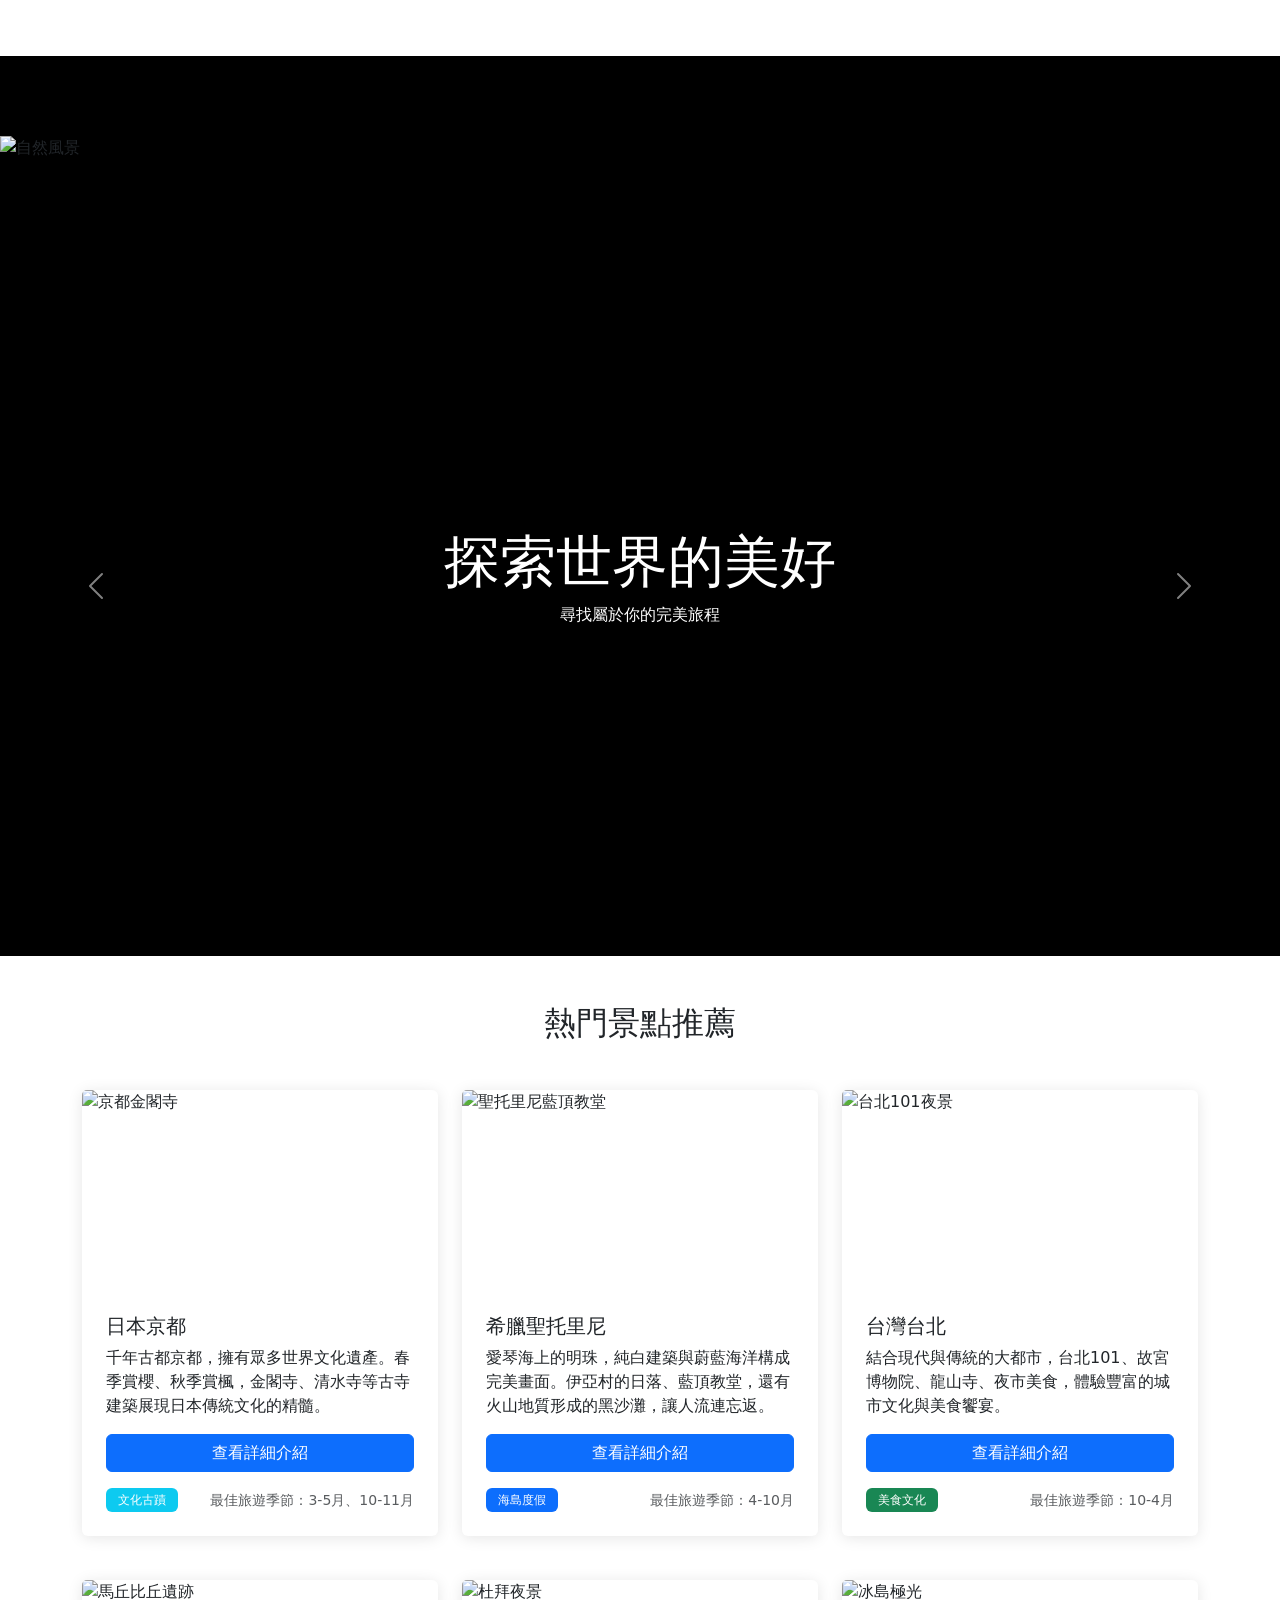
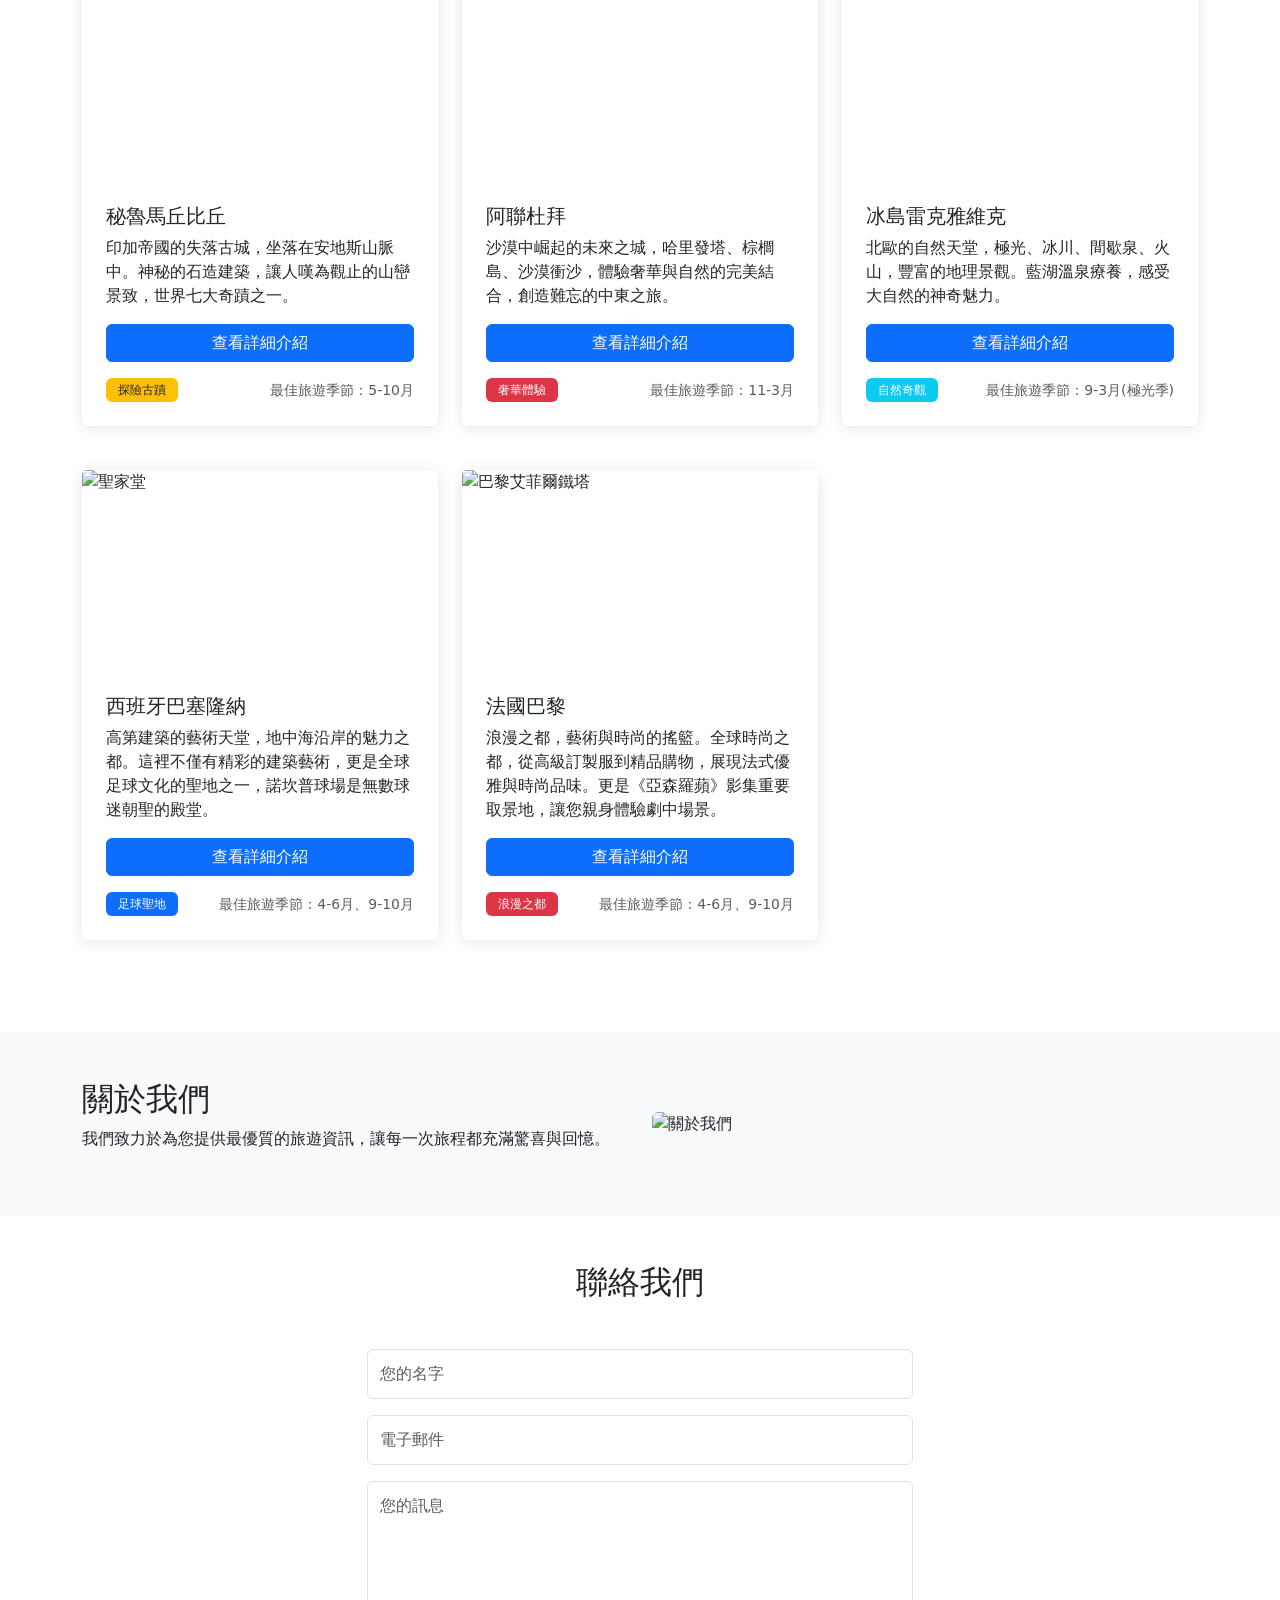
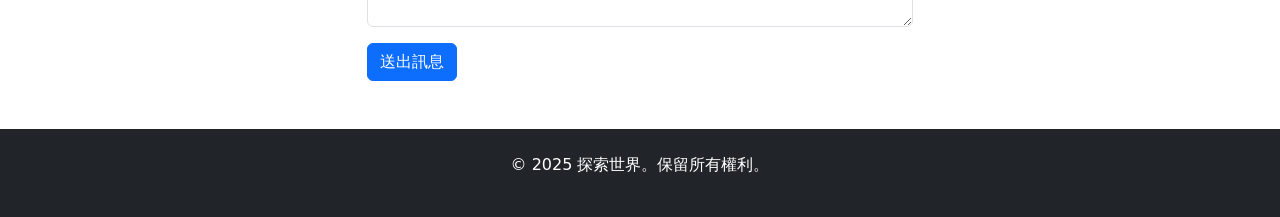
==== commit db0fd135: "Add detailed travel pages for Machu Picchu, Santorini, Seoul, and Taipei with attractions, tips, and" ====
--- a/index.html
+++ b/index.html
@@ -19,7 +19,7 @@
             <button class="navbar-toggler" type="button" data-bs-toggle="collapse" data-bs-target="#navbarNav">
                 <span class="navbar-toggler-icon"></span>
             </button>
-            <div class="collapse navbar-collapse" id="navbarNav">
+            <div class="collapse navbar-collapse" id="navbarNav"dk3>
                 <ul class="navbar-nav ms-auto">
                     <li class="nav-item">
                         <a class="nav-link" href="#home">首頁</a>
@@ -85,50 +85,7 @@
                         <div class="card-body">
                             <h5 class="card-title">日本京都</h5>
                             <p class="card-text">千年古都京都，擁有眾多世界文化遺產。春季賞櫻、秋季賞楓，金閣寺、清水寺等古寺建築展現日本傳統文化的精髓。</p>
-                            <div class="accordion" id="kyotoDetails">
-                                <div class="accordion-item">
-                                    <h2 class="accordion-header">
-                                        <button class="accordion-button collapsed" type="button" data-bs-toggle="collapse" data-bs-target="#kyotoMore">
-                                            查看更多資訊
-                                        </button>
-                                    </h2>
-                                    <div id="kyotoMore" class="accordion-collapse collapse">
-                                        <div class="accordion-body">
-                                            <h6>必訪景點：</h6>
-                                            <div class="detail-image-container">
-                                                <img src="https://images.unsplash.com/photo-1493976040374-85c8e12f0c0e?auto=format&fit=crop&w=800" alt="金閣寺">
-                                                <div class="detail-image-caption">金閣寺 - 世界文化遺產，黃金燦爛的建築倒映在鏡湖上</div>
-                                            </div>
-                                            <div class="detail-image-container">
-                                                <img src="https://images.unsplash.com/photo-1545569341-9eb8b30979d9?auto=format&fit=crop&w=800" alt="清水寺">
-                                                <div class="detail-image-caption">清水寺 - 懸空的舞台，春櫻秋楓皆美不勝收</div>
-                                            </div>
-                                            <div class="detail-image-container">
-                                                <img src="https://images.unsplash.com/photo-1504198322253-cfa87a0ff25f?auto=format&fit=crop&w=800" alt="伏見稻荷大社">
-                                                <div class="detail-image-caption">伏見稻荷大社 - 千本鳥居，日本最重要的稻荷神社</div>
-                                            </div>
-                                            
-                                            <h6>美食推薦：</h6>
-                                            <div class="detail-image-container">
-                                                <img src="https://images.unsplash.com/photo-1528360983277-13d401cdc186?auto=format&fit=crop&w=800" alt="京都抹茶甜點">
-                                                <div class="detail-image-caption">京都抹茶甜點 - 茶道文化的精緻呈現</div>
-                                            </div>
-                                            <ul>
-                                                <li>京都拉麵 - 獨特的濃厚湯頭</li>
-                                                <li>懷石料理 - 傳統的日本高級料理</li>
-                                            </ul>
-                                            
-                                            <h6>特色體驗：</h6>
-                                            <div class="detail-image-container">
-                                                <img src="https://images.unsplash.com/photo-1584365685547-9a5fb6f3a70c?auto=format&fit=crop&w=800" alt="京都和服體驗">
-                                                <div class="detail-image-caption">和服體驗 - 漫步在古都街道</div>
-                                            </div>
-                                            <h6>交通建議：</h6>
-                                            <p>購買京都巴士一日券，方便遊覽各大景點。或租借自行車，體驗在小巷中穿梭的樂趣。</p>
-                                        </div>
-                                    </div>
-                                </div>
-                            </div>
+                            <a href="pages/kyoto.html" class="btn btn-primary w-100">查看詳細介紹</a>
                             <div class="d-flex justify-content-between align-items-center mt-3">
                                 <span class="badge bg-info">文化古蹟</span>
                                 <small class="text-muted">最佳旅遊季節：3-5月、10-11月</small>
@@ -143,45 +100,7 @@
                         <div class="card-body">
                             <h5 class="card-title">希臘聖托里尼</h5>
                             <p class="card-text">愛琴海上的明珠，純白建築與蔚藍海洋構成完美畫面。伊亞村的日落、藍頂教堂，還有火山地質形成的黑沙灘，讓人流連忘返。</p>
-                            <div class="accordion" id="santoriniDetails">
-                                <div class="accordion-item">
-                                    <h2 class="accordion-header">
-                                        <button class="accordion-button collapsed" type="button" data-bs-toggle="collapse" data-bs-target="#santoriniMore">
-                                            查看更多資訊
-                                        </button>
-                                    </h2>
-                                    <div id="santoriniMore" class="accordion-collapse collapse">
-                                        <div class="accordion-body">
-                                            <h6>必訪景點：</h6>
-                                            <div class="detail-image-container">
-                                                <img src="https://images.unsplash.com/photo-1496318447583-f524534e9ce1?auto=format&fit=crop&w=800" alt="伊亞村">
-                                                <div class="detail-image-caption">伊亞村 - 最美日落與白色建築群</div>
-                                            </div>
-                                            <div class="detail-image-container">
-                                                <img src="https://images.unsplash.com/photo-1515859005217-8a1f08870f59?auto=format&fit=crop&w=800" alt="紅沙灘">
-                                                <div class="detail-image-caption">紅沙灘 - 獨特的火山地質景觀</div>
-                                            </div>
-                                            <div class="detail-image-container">
-                                                <img src="https://images.unsplash.com/photo-1613395877344-13d4a8e0d49e?auto=format&fit=crop&w=800" alt="聖托里尼海景">
-                                                <div class="detail-image-caption">費拉小鎮 - 懸崖上的浪漫市集</div>
-                                            </div>
-                                            
-                                            <h6>特色體驗：</h6>
-                                            <div class="detail-image-container">
-                                                <img src="https://images.unsplash.com/photo-1601581875039-e899893d520c?auto=format&fit=crop&w=800" alt="帆船遊覽">
-                                                <div class="detail-image-caption">帆船遊覽 - 欣賞火山島嶼地形</div>
-                                            </div>
-                                            <ul>
-                                                <li>葡萄酒莊園 - 品嚐當地特色葡萄酒</li>
-                                                <li>懸崖餐廳 - 享受浪漫晚餐</li>
-                                            </ul>
-                                            
-                                            <h6>住宿建議：</h6>
-                                            <p>建議入住伊亞或費拉的懸崖酒店，欣賞無敵海景。提前3-6個月預訂最佳房型。</p>
-                                        </div>
-                                    </div>
-                                </div>
-                            </div>
+                            <a href="pages/santorini.html" class="btn btn-primary w-100">查看詳細介紹</a>
                             <div class="d-flex justify-content-between align-items-center mt-3">
                                 <span class="badge bg-primary">海島度假</span>
                                 <small class="text-muted">最佳旅遊季節：4-10月</small>
@@ -196,50 +115,7 @@
                         <div class="card-body">
                             <h5 class="card-title">台灣台北</h5>
                             <p class="card-text">結合現代與傳統的大都市，台北101、故宮博物院、龍山寺、夜市美食，體驗豐富的城市文化與美食饗宴。</p>
-                            <div class="accordion" id="taipeiDetails">
-                                <div class="accordion-item">
-                                    <h2 class="accordion-header">
-                                        <button class="accordion-button collapsed" type="button" data-bs-toggle="collapse" data-bs-target="#taipeiMore">
-                                            查看更多資訊
-                                        </button>
-                                    </h2>
-                                    <div id="taipeiMore" class="accordion-collapse collapse">
-                                        <div class="accordion-body">
-                                            <h6>必訪景點：</h6>
-                                            <div class="detail-image-container">
-                                                <img src="https://images.unsplash.com/photo-1598935898639-81586f7d2129?auto=format&fit=crop&w=800" alt="台北夜市">
-                                                <div class="detail-image-caption">士林夜市 - 台北最大的觀光夜市</div>
-                                            </div>
-                                            <div class="detail-image-container">
-                                                <img src="https://images.unsplash.com/photo-1622630973765-c0547564386d?auto=format&fit=crop&w=800" alt="九份老街">
-                                                <div class="detail-image-caption">九份老街 - 懷舊山城風情</div>
-                                            </div>
-                                            
-                                            <h6>文化景點：</h6>
-                                            <div class="detail-image-container">
-                                                <img src="https://images.unsplash.com/photo-1562823082-4d7c92ddb355?auto=format&fit=crop&w=800" alt="故宮博物院">
-                                                <div class="detail-image-caption">故宮博物院 - 中華文化瑰寶</div>
-                                            </div>
-                                            
-                                            <h6>美食體驗：</h6>
-                                            <div class="detail-image-container">
-                                                <img src="https://images.unsplash.com/photo-1598936444556-73f5231c3c51?auto=format&fit=crop&w=800" alt="台北美食">
-                                                <div class="detail-image-caption">夜市小吃 - 在地美食文化</div>
-                                            </div>
-                                            
-                                            <h6>夜市美食：</h6>
-                                            <ul>
-                                                <li>士林夜市 - 必吃大餅包小餅、士林大香腸</li>
-                                                <li>寧夜市 - 特色蚵仔煎、臭豆腐</li>
-                                                <li>饒河街夜市 - 知名胡椒餅、藥燉排骨</li>
-                                            </ul>
-                                            
-                                            <h6>交通建議：</h6>
-                                            <p>搭乘捷運最方便，購買悠遊卡暢遊台北。往返機場可搭乘機場捷運。</p>
-                                        </div>
-                                    </div>
-                                </div>
-                            </div>
+                            <a href="pages/taipei.html" class="btn btn-primary w-100">查看詳細介紹</a>
                             <div class="d-flex justify-content-between align-items-center mt-3">
                                 <span class="badge bg-success">美食文化</span>
                                 <small class="text-muted">最佳旅遊季節：10-4月</small>
@@ -254,48 +130,7 @@
                         <div class="card-body">
                             <h5 class="card-title">秘魯馬丘比丘</h5>
                             <p class="card-text">印加帝國的失落古城，坐落在安地斯山脈中。神秘的石造建築，讓人嘆為觀止的山巒景致，世界七大奇蹟之一。</p>
-                            <div class="accordion" id="machuPicchuDetails">
-                                <div class="accordion-item">
-                                    <h2 class="accordion-header">
-                                        <button class="accordion-button collapsed" type="button" data-bs-toggle="collapse" data-bs-target="#machuPicchuMore">
-                                            查看更多資訊
-                                        </button>
-                                    </h2>
-                                    <div id="machuPicchuMore" class="accordion-collapse collapse">
-                                        <div class="accordion-body">
-                                            <h6>參觀重點：</h6>
-                                            <div class="detail-image-container">
-                                                <img src="https://images.unsplash.com/photo-1587595431973-160d0d94add1?auto=format&fit=crop&w=800" alt="太陽門">
-                                                <div class="detail-image-caption">太陽門 - 觀賞日出最佳位置</div>
-                                            </div>
-                                            <div class="detail-image-container">
-                                                <img src="https://images.unsplash.com/photo-1526392060635-9d6019884377?auto=format&fit=crop&w=800" alt="印加遺跡">
-                                                <div class="detail-image-caption">印加遺跡 - 古文明的偉大建築</div>
-                                            </div>
-                                            
-                                            <h6>特色景觀：</h6>
-                                            <div class="detail-image-container">
-                                                <img src="https://images.unsplash.com/photo-1553485670-63cabb7c5ca2?auto=format&fit=crop&w=800" alt="印加階梯">
-                                                <div class="detail-image-caption">印加階梯 - 古老的梯田建築</div>
-                                            </div>
-                                            <div class="detail-image-container">
-                                                <img src="https://images.unsplash.com/photo-1569479728345-37c1430cd361?auto=format&fit=crop&w=800" alt="山頂景觀">
-                                                <div class="detail-image-caption">山頂全景 - 俯瞰整個遺跡群</div>
-                                            </div>
-                                            
-                                            <h6>實用建議：</h6>
-                                            <ul>
-                                                <li>提前2-3個月預訂入場券</li>
-                                                <li>建議住宿馬丘比丘山腳下的溫泉鎮</li>
-                                                <li>準備防曬及防雨裝備</li>
-                                            </ul>
-                                            
-                                            <h6>交通資訊：</h6>
-                                            <p>從庫斯科搭乘火車到溫泉鎮，再轉乘接駁巴士上山。建議預留2-3天時間適應高原氣候。</p>
-                                        </div>
-                                    </div>
-                                </div>
-                            </div>
+                            <a href="pages/machupicchu.html" class="btn btn-primary w-100">查看詳細介紹</a>
                             <div class="d-flex justify-content-between align-items-center mt-3">
                                 <span class="badge bg-warning text-dark">探險古蹟</span>
                                 <small class="text-muted">最佳旅遊季節：5-10月</small>
@@ -310,47 +145,7 @@
                         <div class="card-body">
                             <h5 class="card-title">阿聯杜拜</h5>
                             <p class="card-text">沙漠中崛起的未來之城，哈里發塔、棕櫚島、沙漠衝沙，體驗奢華與自然的完美結合，創造難忘的中東之旅。</p>
-                            <div class="accordion" id="dubaiDetails">
-                                <div class="accordion-item">
-                                    <h2 class="accordion-header">
-                                        <button class="accordion-button collapsed" type="button" data-bs-toggle="collapse" data-bs-target="#dubaiMore">
-                                            查看更多資訊
-                                        </button>
-                                    </h2>
-                                    <div id="dubaiMore" class="accordion-collapse collapse">
-                                        <div class="accordion-body">
-                                            <h6>奢華體驗：</h6>
-                                            <div class="detail-image-container">
-                                                <img src="https://images.unsplash.com/photo-1582672759665-83b506158b2c?auto=format&fit=crop&w=800" alt="哈里發塔">
-                                                <div class="detail-image-caption">哈里發塔 - 世界最高建築</div>
-                                            </div>
-                                            <div class="detail-image-container">
-                                                <img src="https://images.unsplash.com/photo-1512632578888-169bbbc64f33?auto=format&fit=crop&w=800" alt="帆船酒店">
-                                                <div class="detail-image-caption">帆船酒店 - 七星級奢華體驗</div>
-                                            </div>
-                                            
-                                            <h6>特色活動：</h6>
-                                            <div class="detail-image-container">
-                                                <img src="https://images.unsplash.com/photo-1620833127432-2a0039e3dab4?auto=format&fit=crop&w=800" alt="沙漠衝沙">
-                                                <div class="detail-image-caption">沙漠衝沙 - 刺激的沙漠探險之旅</div>
-                                            </div>
-                                            <div class="detail-image-container">
-                                                <img src="https://images.unsplash.com/photo-1559339352-11d035aa65de?auto=format&fit=crop&w=800" alt="杜拜購物中心">
-                                                <div class="detail-image-caption">杜拜購物中心 - 世界級購物天堂</div>
-                                            </div>
-                                            
-                                            <ul>
-                                                <li>沙漠衝沙 - 刺激的沙漠探險之旅</li>
-                                                <li>杜拜購物節 - 全球最大購物慶典</li>
-                                                <li>杜拜噴泉表演 - 世界最大音樂噴泉</li>
-                                            </ul>
-                                            
-                                            <h6>注意事項：</h6>
-                                            <p>注意當地穿著禮儀，室內建議攜帶薄外套，夏季溫度極高要注意防曬。</p>
-                                        </div>
-                                    </div>
-                                </div>
-                            </div>
+                            <a href="pages/dubai.html" class="btn btn-primary w-100">查看詳細介紹</a>
                             <div class="d-flex justify-content-between align-items-center mt-3">
                                 <span class="badge bg-danger">奢華體驗</span>
                                 <small class="text-muted">最佳旅遊季節：11-3月</small>
@@ -365,48 +160,7 @@
                         <div class="card-body">
                             <h5 class="card-title">冰島雷克雅維克</h5>
                             <p class="card-text">北歐的自然天堂，極光、冰川、間歇泉、火山，豐富的地理景觀。藍湖溫泉療養，感受大自然的神奇魅力。</p>
-                            <div class="accordion" id="icelandDetails">
-                                <div class="accordion-item">
-                                    <h2 class="accordion-header">
-                                        <button class="accordion-button collapsed" type="button" data-bs-toggle="collapse" data-bs-target="#icelandMore">
-                                            查看更多資訊
-                                        </button>
-                                    </h2>
-                                    <div id="icelandMore" class="accordion-collapse collapse">
-                                        <div class="accordion-body">
-                                            <h6>自然奇觀：</h6>
-                                            <div class="detail-image-container">
-                                                <img src="https://images.unsplash.com/photo-1579033461380-adb47c3eb938?auto=format&fit=crop&w=800" alt="冰島極光">
-                                                <div class="detail-image-caption">極光 - 冬季夜空中的絢麗光影</div>
-                                            </div>
-                                            <div class="detail-image-container">
-                                                <img src="https://images.unsplash.com/photo-1531168556467-80aace0d0144?auto=format&fit=crop&w=800" alt="冰川健行">
-                                                <div class="detail-image-caption">冰川健行 - 探索千年冰川奧秘</div>
-                                            </div>
-                                            
-                                            <h6>特色體驗：</h6>
-                                            <div class="detail-image-container">
-                                                <img src="https://images.unsplash.com/photo-1585938389612-a552a028d081?auto=format&fit=crop&w=800" alt="藍湖溫泉">
-                                                <div class="detail-image-caption">藍湖溫泉 - 世界級地熱溫泉SPA</div>
-                                            </div>
-                                            <div class="detail-image-container">
-                                                <img src="https://images.unsplash.com/photo-1536237717226-c909af1c2136?auto=format&fit=crop&w=800" alt="間歇泉">
-                                                <div class="detail-image-caption">史托克間歇泉 - 大自然的奇妙噴泉</div>
-                                            </div>
-                                            
-                                            <h6>特色活動：</h6>
-                                            <ul>
-                                                <li>冰川健行 - 專業嚮導帶領探險</li>
-                                                <li>環島自駕 - 探索冰島絕美風光</li>
-                                                <li>賞鯨之旅 - 觀察海洋生態</li>
-                                            </ul>
-                                            
-                                            <h6>旅行建議：</h6>
-                                            <p>建議租車自駕，準備保暖防水衣物，預訂極光團要注意天氣狀況。冬季道路結冰要特別小心。</p>
-                                        </div>
-                                    </div>
-                                </div>
-                            </div>
+                            <a href="pages/iceland.html" class="btn btn-primary w-100">查看詳細介紹</a>
                             <div class="d-flex justify-content-between align-items-center mt-3">
                                 <span class="badge bg-info">自然奇觀</span>
                                 <small class="text-muted">最佳旅遊季節：9-3月(極光季)</small>
@@ -421,62 +175,7 @@
                         <div class="card-body">
                             <h5 class="card-title">西班牙巴塞隆納</h5>
                             <p class="card-text">高第建築的藝術天堂，地中海沿岸的魅力之都。這裡不僅有精彩的建築藝術，更是全球足球文化的聖地之一，諾坎普球場是無數球迷朝聖的殿堂。</p>
-                            <div class="accordion" id="barcelonaDetails">
-                                <div class="accordion-item">
-                                    <h2 class="accordion-header">
-                                        <button class="accordion-button collapsed" type="button" data-bs-toggle="collapse" data-bs-target="#barcelonaMore">
-                                            查看更多資訊
-                                        </button>
-                                    </h2>
-                                    <div id="barcelonaMore" class="accordion-collapse collapse">
-                                        <div class="accordion-body">
-                                            <div class="detail-images">
-                                                <img src="https://images.unsplash.com/photo-1526480450270-7c9e1605dc82?auto=format&fit=crop&w=800" alt="諾坎普球場">
-                                                <img src="https://images.unsplash.com/photo-1558102822-da570eb113ed?auto=format&fit=crop&w=800" alt="奎爾公園">
-                                                <img src="https://images.unsplash.com/photo-1551503766-ac63dfa6401c?auto=format&fit=crop&w=800" alt="藍布拉大道">
-                                                <img src="https://images.unsplash.com/photo-1569396327972-6231a5c01497?auto=format&fit=crop&w=800" alt="西班牙美食">
-                                            </div>
-                                            <h6>足球文化體驗：</h6>
-                                            <ul>
-                                                <li>諾坎普球場 - 全歐洲最大的足球場，可容納近10萬觀眾</li>
-                                                <li>巴薩體驗館 - 了解巴塞隆納足球俱樂部的輝煌歷史</li>
-                                                <li>球場導覽 - 參觀更衣室、新聞發布室和球員通道</li>
-                                                <li>比賽日體驗 - 感受現場觀賽的熱血氛圍</li>
-                                                <li>球迷商店 - 購買官方授權商品和紀念品</li>
-                                            </ul>
-                                            <h6>觀賽建議：</h6>
-                                            <ul>
-                                                <li>賽季期間：8月至5月</li>
-                                                <li>建議提前1-2個月在官網預訂比賽門票</li>
-                                                <li>大型比賽需更早預訂，如歐冠聯賽或國家德比</li>
-                                                <li>周邊Bar推薦：觀看比賽時感受當地球迷文化</li>
-                                            </ul>
-                                            <h6>建築景點：</h6>
-                                            <ul>
-                                                <li>聖家堂 - 高第的建築傑作，獨特的哥德式建築</li>
-                                                <li>奎爾公園 - 童話般的彩色馬賽克公園</li>
-                                                <li>巴特略之家 - 充滿現代主義風格的建築</li>
-                                            </ul>
-                                            <h6>美食推薦：</h6>
-                                            <ul>
-                                                <li>海鮮燉飯 - 正宗的西班牙傳統美食</li>
-                                                <li>塔帕斯 - 在觀賽前後享用的完美小食</li>
-                                                <li>博卡利亞市場 - 品嚐新鮮海鮮和當地特產</li>
-                                            </ul>
-                                            <h6>特色體驗：</h6>
-                                            <ul>
-                                                <li>藍布拉大道 - 充滿活力的步行街，街頭藝人表演</li>
-                                                <li>巴塞隆內塔海灘 - 享受地中海陽光與海灘</li>
-                                                <li>哥德區漫步 - 探索中世紀風情的老城區</li>
-                                            </ul>
-                                            <h6>交通建議：</h6>
-                                            <p>市區搭乘地鐵便利，購買T-10車票最划算。比賽日建議提前2-3小時到達球場，地鐵3號線可直達諾坎普。</p>
-                                            <h6>住宿推薦：</h6>
-                                            <p>比賽日期間建議住宿在萊斯科特斯區域，靠近諾坎普球場，方便觀賽。或選擇格拉西亞區，體驗在地生活氛圍。</p>
-                                        </div>
-                                    </div>
-                                </div>
-                            </div>
+                            <a href="pages/barcelona.html" class="btn btn-primary w-100">查看詳細介紹</a>
                             <div class="d-flex justify-content-between align-items-center mt-3">
                                 <span class="badge bg-primary">足球聖地</span>
                                 <small class="text-muted">最佳旅遊季節：4-6月、9-10月</small>
@@ -491,58 +190,7 @@
                         <div class="card-body">
                             <h5 class="card-title">法國巴黎</h5>
                             <p class="card-text">浪漫之都，藝術與時尚的搖籃。全球時尚之都，從高級訂製服到精品購物，展現法式優雅與時尚品味。更是《亞森羅蘋》影集重要取景地，讓您親身體驗劇中場景。</p>
-                            <div class="accordion" id="parisDetails">
-                                <div class="accordion-item">
-                                    <h2 class="accordion-header">
-                                        <button class="accordion-button collapsed" type="button" data-bs-toggle="collapse" data-bs-target="#parisMore">
-                                            查看更多資訊
-                                        </button>
-                                    </h2>
-                                    <div id="parisMore" class="accordion-collapse collapse">
-                                        <div class="accordion-body">
-                                            <h6>時尚購物區：</h6>
-                                            <div class="detail-image-container">
-                                                <img src="https://images.unsplash.com/photo-1502602898657-3e91760cbb34?auto=format&fit=crop&w=800" alt="香榭麗舍大道">
-                                                <div class="detail-image-caption">香榭麗舍大道 - 世界最美大道，雲集國際精品品牌</div>
-                                            </div>
-                                            <div class="detail-image-container">
-                                                <img src="https://images.unsplash.com/photo-1578843441759-e7e9d76f6494?auto=format&fit=crop&w=800" alt="蒙田大道">
-                                                <div class="detail-image-caption">蒙田大道 - 高級時裝和珠寶品牌聚集地</div>
-                                            </div>
-                                            
-                                            <h6>時尚活動：</h6>
-                                            <div class="detail-image-container">
-                                                <img src="https://images.unsplash.com/photo-1494578379344-d6c710782a3d?auto=format&fit=crop&w=800" alt="巴黎時裝周">
-                                                <div class="detail-image-caption">巴黎時裝周 - 全球最重要的時尚盛會</div>
-                                            </div>
-                                            <div class="detail-image-container">
-                                                <img src="https://images.unsplash.com/photo-1596451190630-186aff535bf2?auto=format&fit=crop&w=800" alt="老佛爺百貨">
-                                                <div class="detail-image-caption">老佛爺百貨 - 巴黎最著名的奢侈品百貨公司</div>
-                                            </div>
-                                            
-                                            <h6>《亞森羅蘋》取景地：</h6>
-                                            <div class="detail-image-container">
-                                                <img src="https://images.unsplash.com/photo-1543249977-b247583d872b?auto=format&fit=crop&w=800" alt="羅浮宮">
-                                                <div class="detail-image-caption">羅浮宮 - 影集重要場景，世界最大的藝術博物館</div>
-                                            </div>
-                                            <div class="detail-image-container">
-                                                <img src="https://images.unsplash.com/photo-1597533849860-39b2560881fd?auto=format&fit=crop&w=800" alt="艾特勒塔">
-                                                <div class="detail-image-caption">艾特勒塔 - 諾曼第海岸線取景地</div>
-                                            </div>
-                                            
-                                            <h6>必訪景點：</h6>
-                                            <div class="detail-image-container">
-                                                <img src="https://images.unsplash.com/photo-1509439581779-6298f75bf6e5?auto=format&fit=crop&w=800" alt="凱旋門">
-                                                <div class="detail-image-caption">凱旋門 - 巴黎地標建築</div>
-                                            </div>
-                                            <div class="detail-image-container">
-                                                <img src="https://images.unsplash.com/photo-1478391679764-b2d8b3cd1e94?auto=format&fit=crop&w=800" alt="塞納河">
-                                                <div class="detail-image-caption">塞納河遊船 - 體驗浪漫巴黎</div>
-                                            </div>
-                                        </div>
-                                    </div>
-                                </div>
-                            </div>
+                            <a href="pages/paris.html" class="btn btn-primary w-100">查看詳細介紹</a>
                             <div class="d-flex justify-content-between align-items-center mt-3">
                                 <span class="badge bg-danger">浪漫之都</span>
                                 <small class="text-muted">最佳旅遊季節：4-6月、9-10月</small>
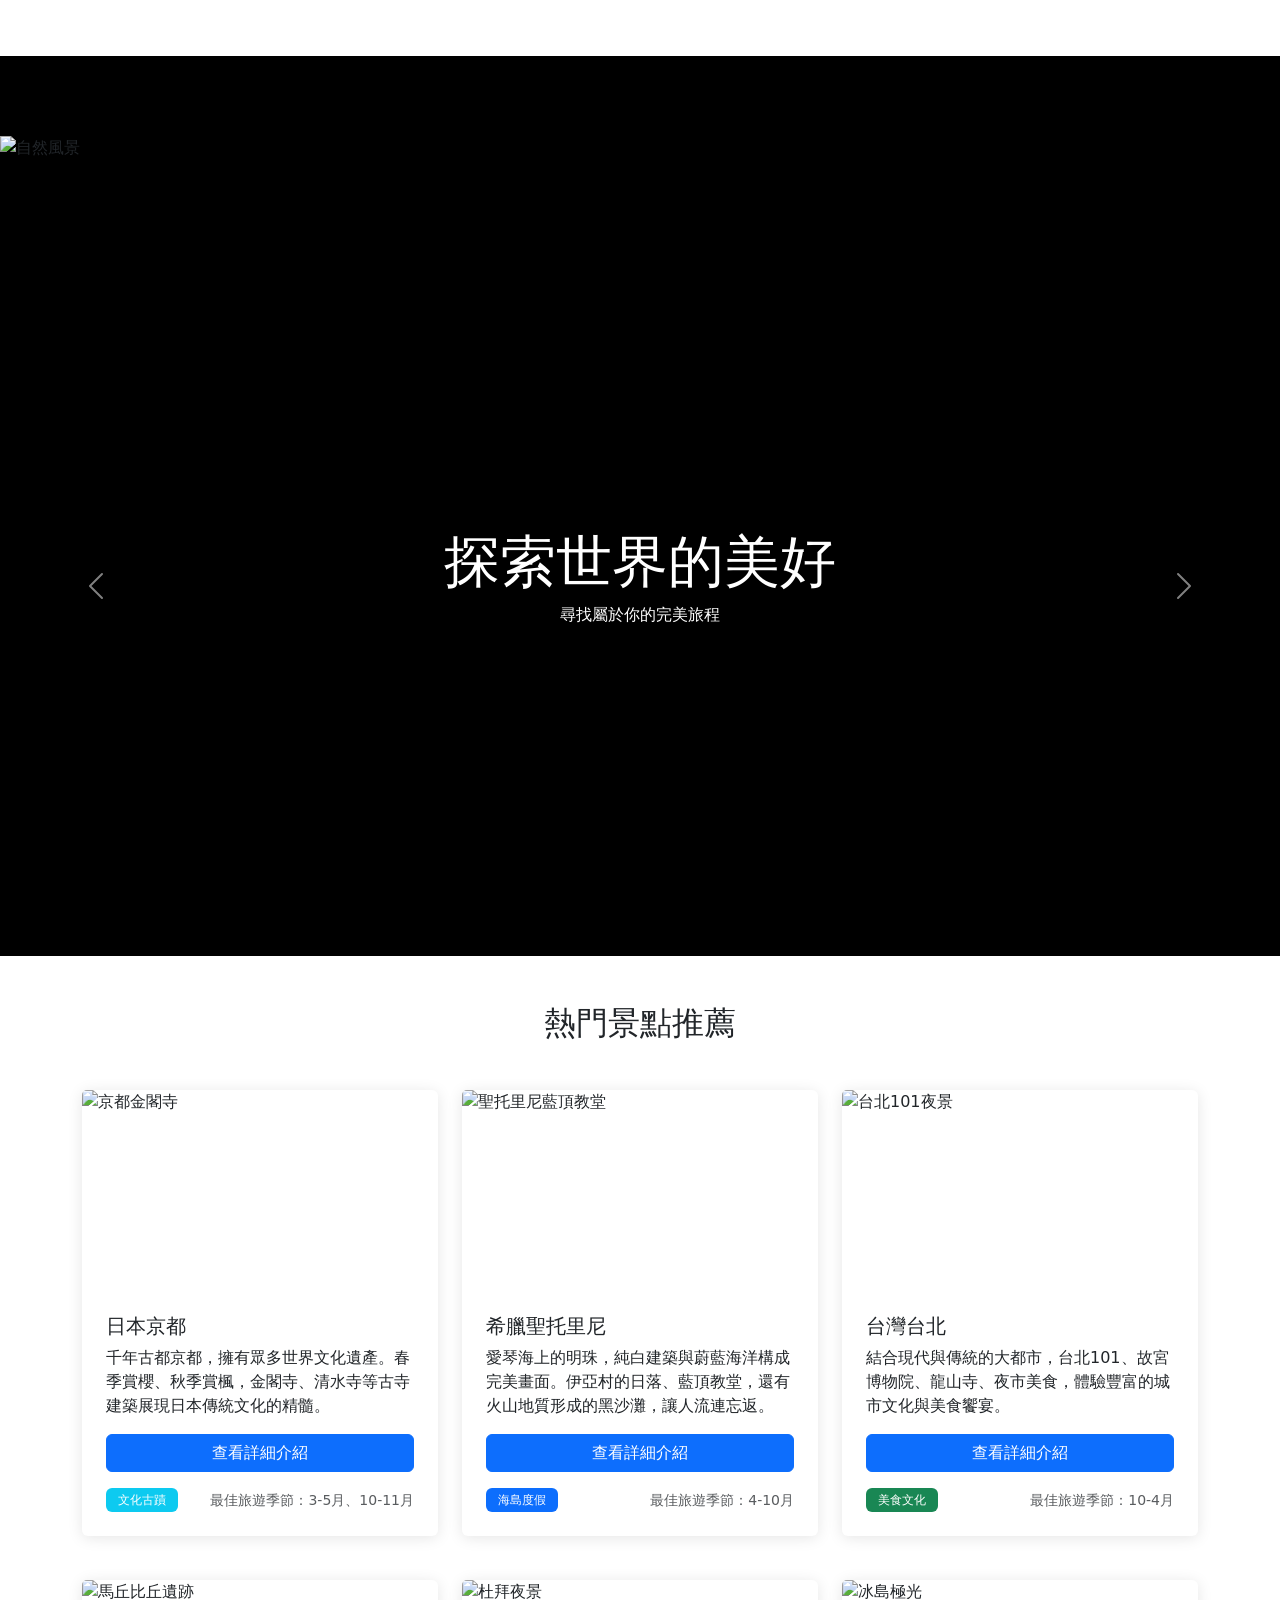
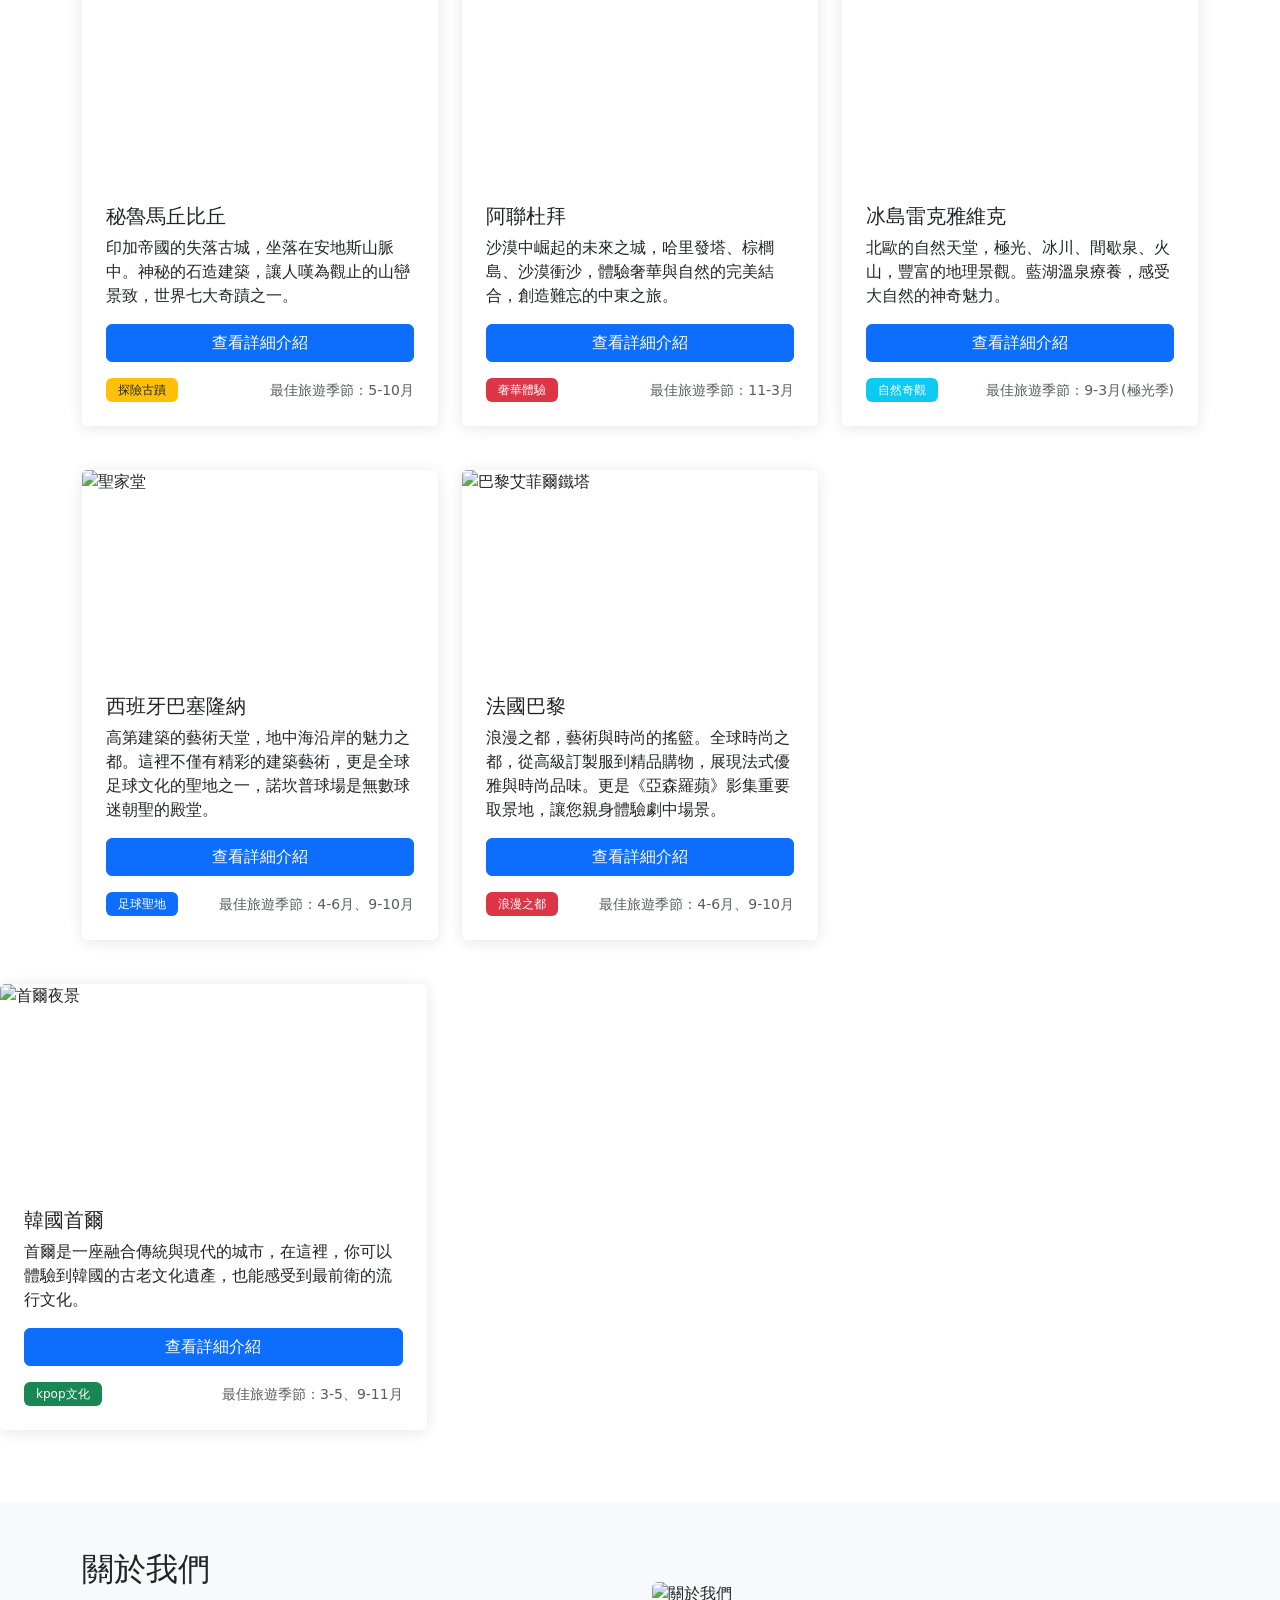
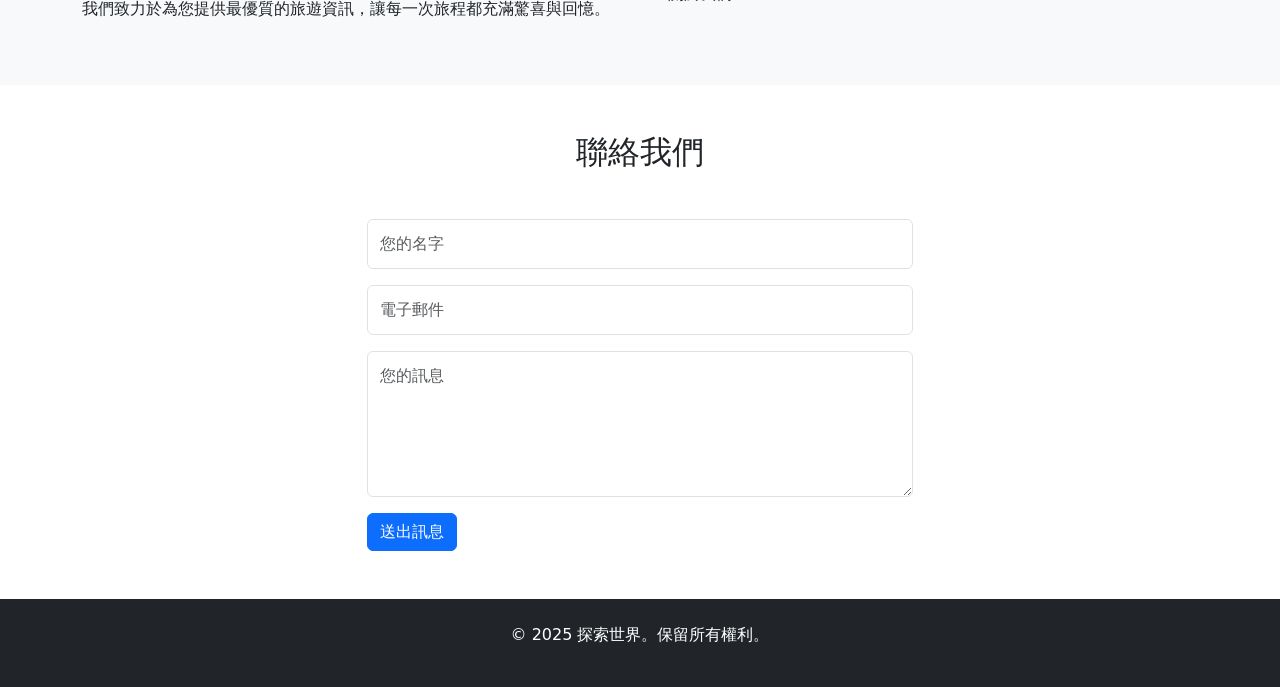
==== commit 52a3517c: "新增首爾景點卡片，包含圖片、描述及旅遊資訊，提升使用者體驗" ====
--- a/index.html
+++ b/index.html
@@ -183,7 +183,7 @@
                         </div>
                     </div>
                 </div>
-                <!-- 景點卡片 - 法國巴黎 -->
+                <!-- 景點卡片8 - 法國巴黎 -->
                 <div class="col-md-4 mb-4" data-aos="fade-up">
                     <div class="card">
                         <img src="https://images.unsplash.com/photo-1502602898657-3e91760cbb34?auto=format&fit=crop&w=800&h=600" class="card-img-top" alt="巴黎艾菲爾鐵塔">
@@ -200,6 +200,21 @@
                 </div>
             </div>
         </div>
+                <!-- 景點卡片 9 - 首爾 -->
+                <div class="col-md-4 mb-4" data-aos="fade-up" data-aos-delay="200">
+                    <div class="card">
+                        <img src="https://www.pinterest.com/pin/430586414391597485/" class="card-img-top" alt="首爾夜景">
+                        <div class="card-body">
+                            <h5 class="card-title">韓國首爾</h5>
+                            <p class="card-text">首爾是一座融合傳統與現代的城市，在這裡，你可以體驗到韓國的古老文化遺產，也能感受到最前衛的流行文化。</p>
+                            <a href="pages/seoul.html" class="btn btn-primary w-100">查看詳細介紹</a>
+                            <div class="d-flex justify-content-between align-items-center mt-3">
+                                <span class="badge bg-success">kpop文化</span>
+                                <small class="text-muted">最佳旅遊季節：3-5、9-11月</small>
+                            </div>
+                        </div>
+                    </div>
+                </div>
     </section>
 
     <!-- 關於我們 -->
